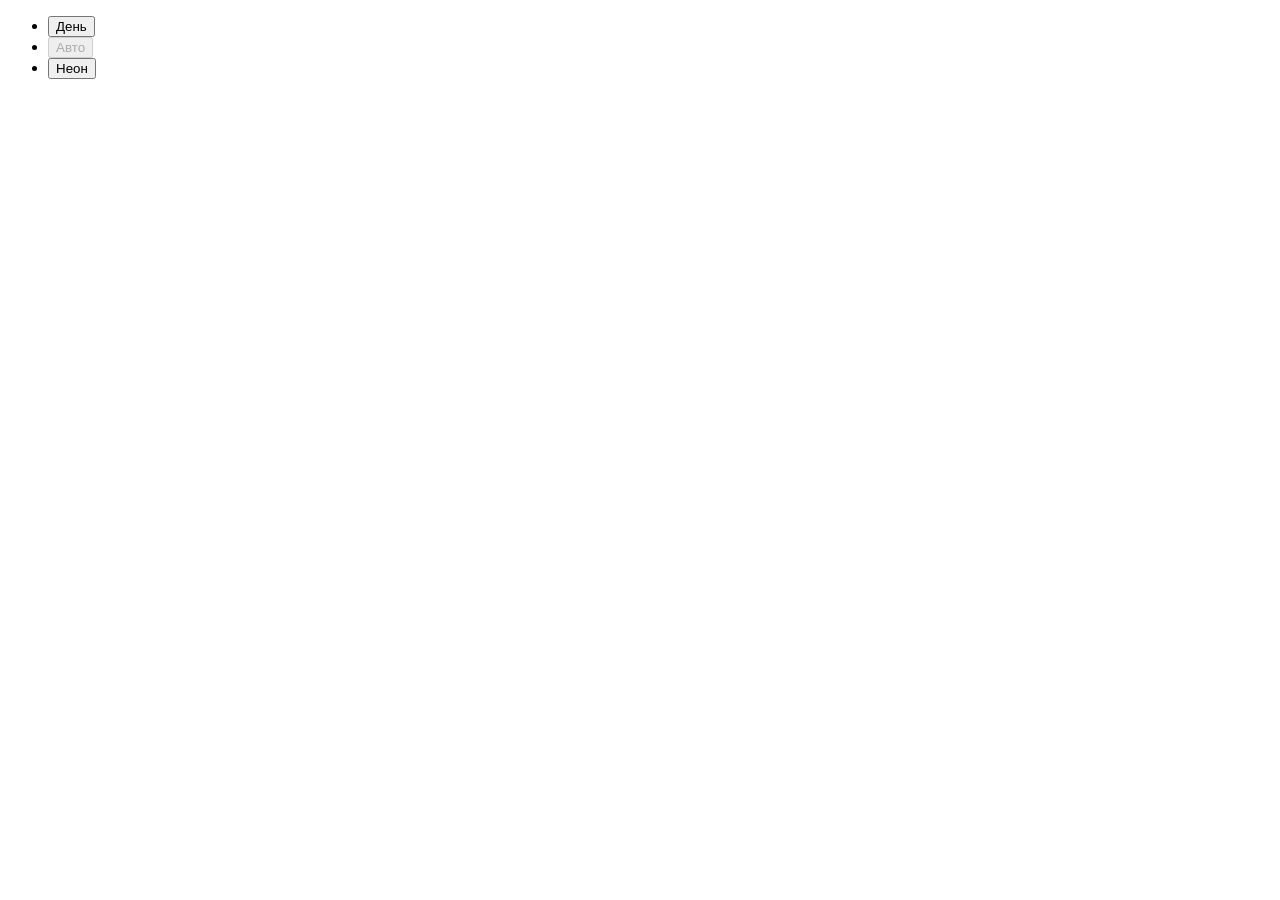
==== index.html @ 1efbf649 "Initial commit" ====
<!DOCTYPE html>
<html lang="ru">
  <head>
    <meta charset="UTF-8" />
    <meta http-equiv="X-UA-Compatible" content="IE=edge" />
    <meta name="viewport" content="width=device-width, initial-scale=1.0" />
    <title>Сложно сосредоточиться</title>
  </head>
  <body class="page">
    <header class="header decorated-zone">
      <nav class="header__theme-menu">
        <ul class="header__theme-menu-list">
          <li class="header__theme-menu-item">
            <button
              class="header__theme-menu-button header__theme-menu-button_type_light"
            >
              День
            </button>
          </li>
          <li class="header__theme-menu-item">
            <button
              class="header__theme-menu-button header__theme-menu-button_active header__theme-menu-button_type_auto"
              disabled
            >
              Авто
            </button>
          </li>
          <li class="header__theme-menu-item">
            <button
              class="header__theme-menu-button header__theme-menu-button_type_dark"
            >
              Неон
            </button>
          </li>
        </ul>
      </nav>
    </header>
    <script src="./scripts/script.js"></script>
  </body>
</html>
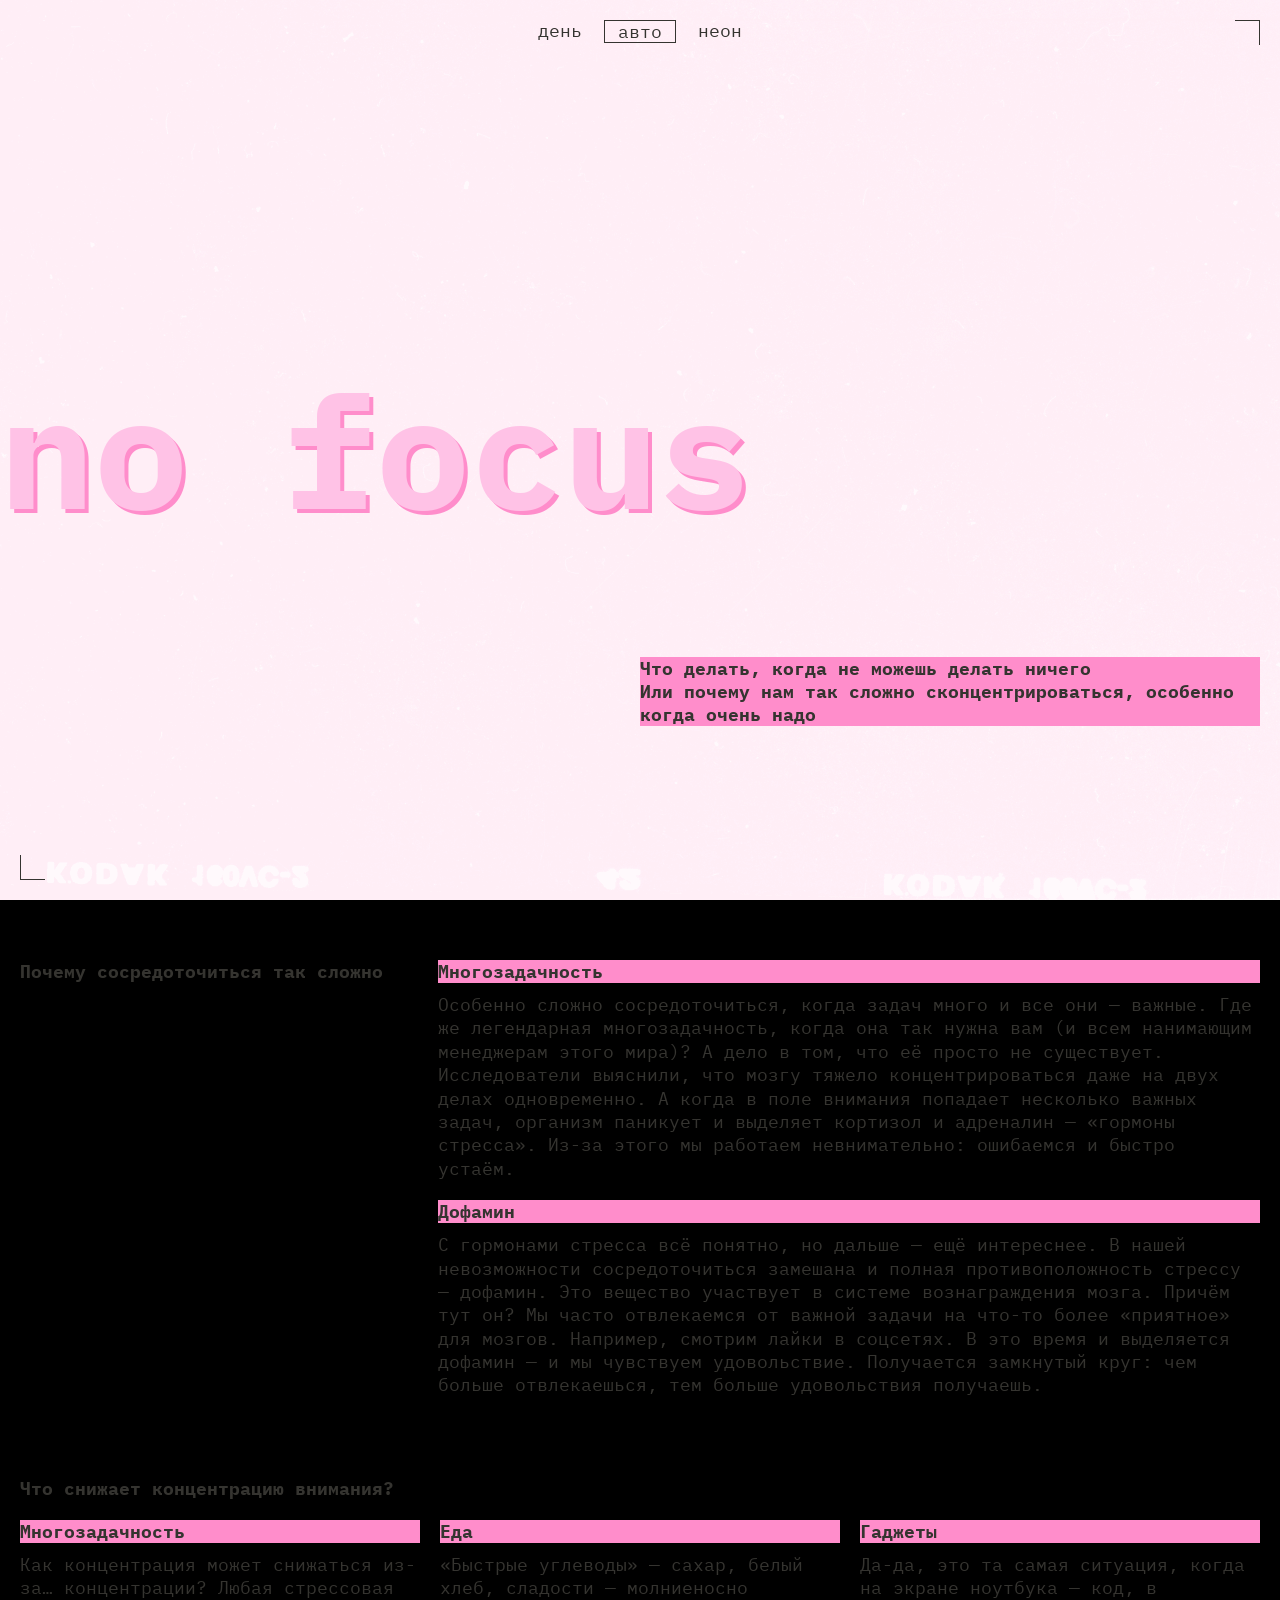
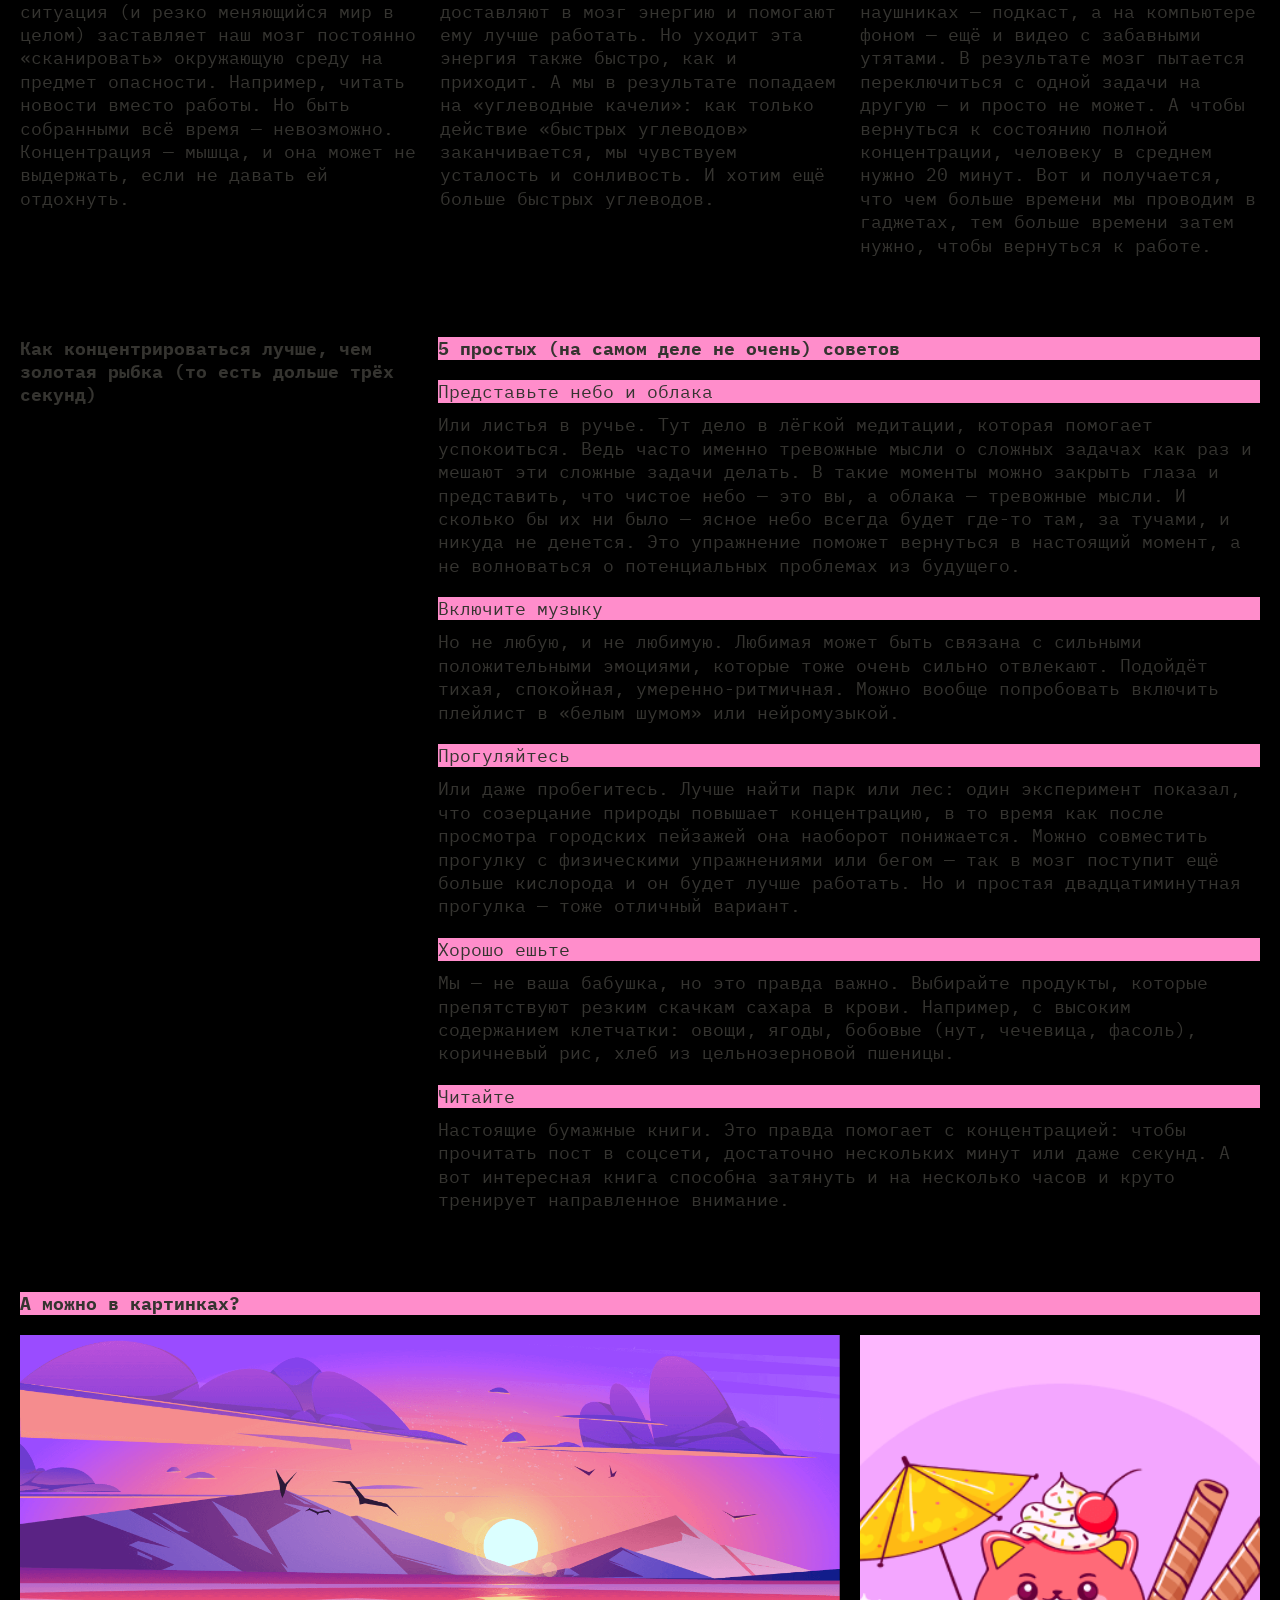
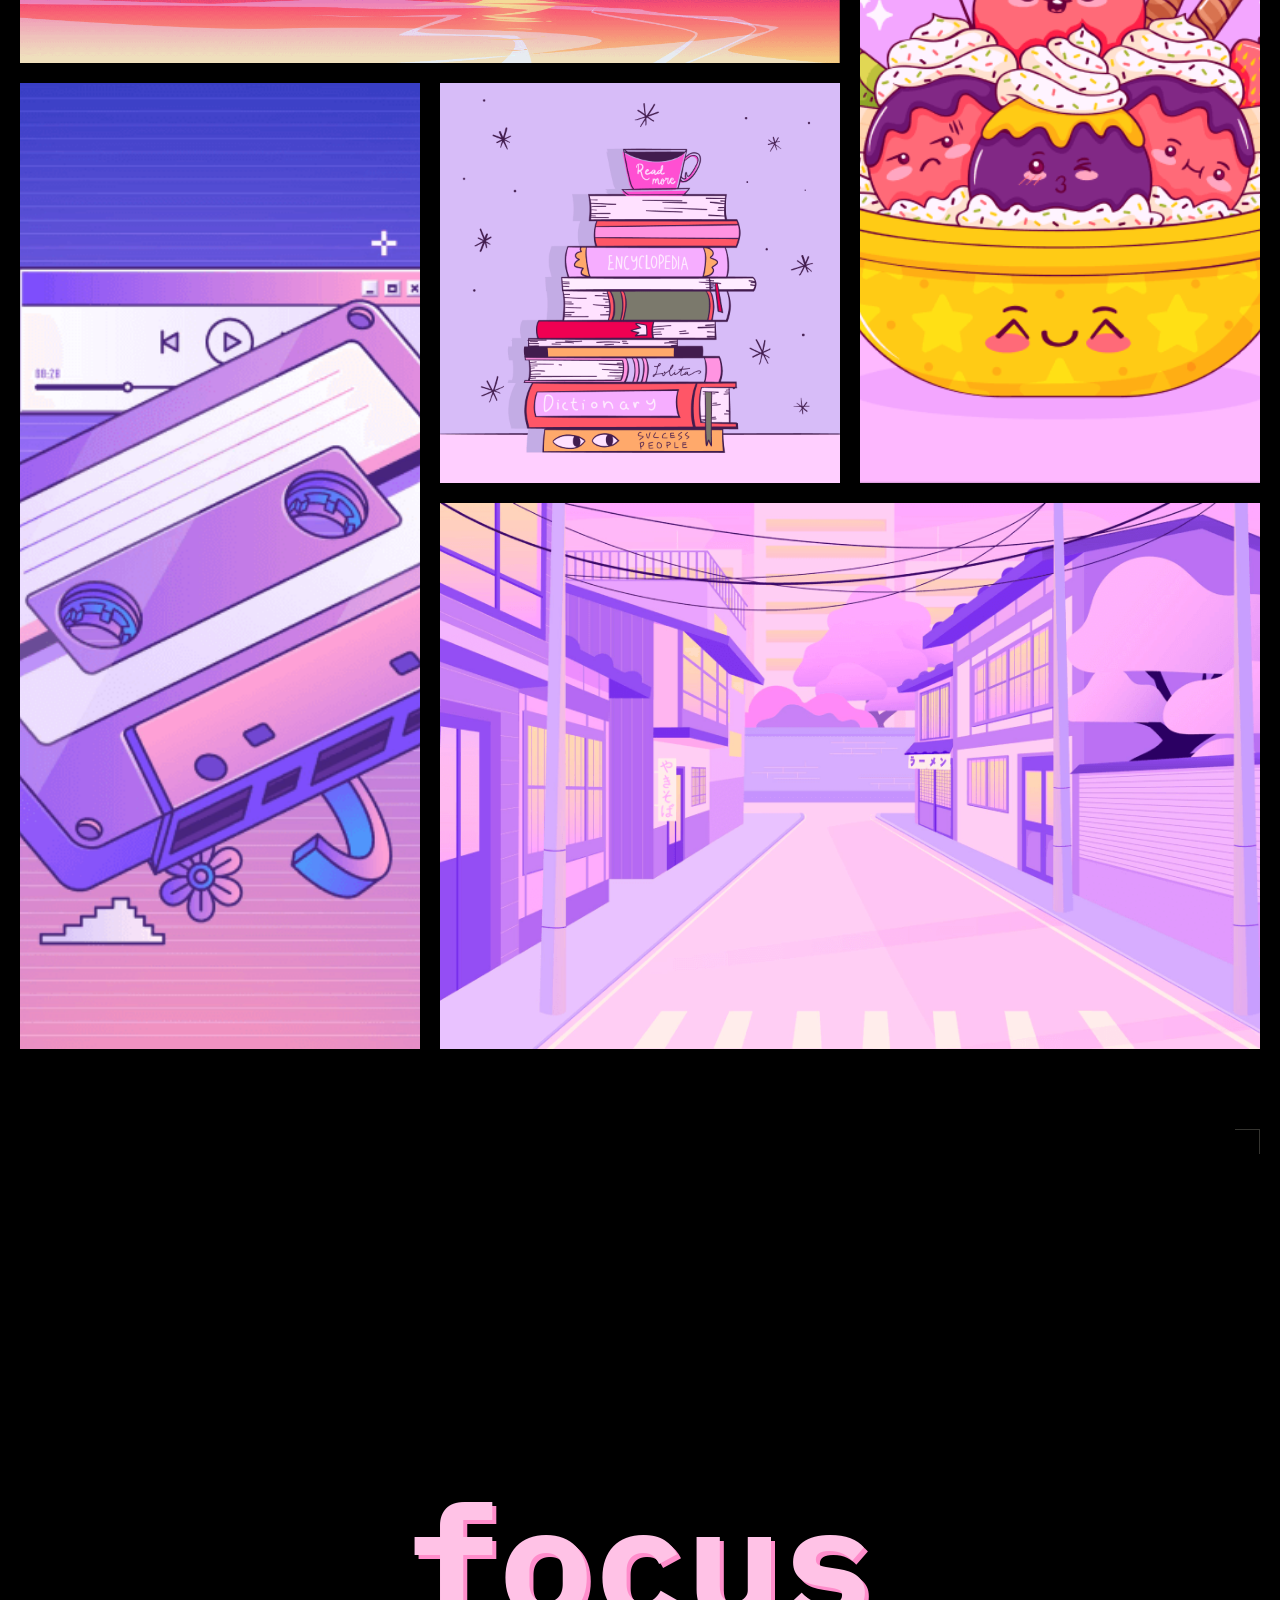
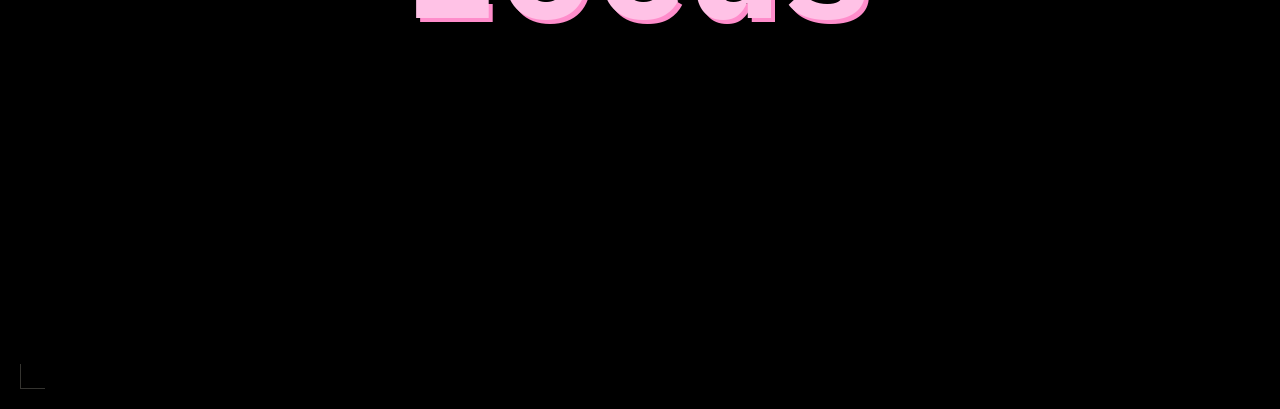
==== commit f1bb8fea: "test" ====
--- a/index.html
+++ b/index.html
@@ -4,9 +4,25 @@
     <meta charset="UTF-8" />
     <meta http-equiv="X-UA-Compatible" content="IE=edge" />
     <meta name="viewport" content="width=device-width, initial-scale=1.0" />
+    <meta name="description" content="Советы о том, как легче сосредоточиться"> 
+    <meta name="color-scheme" content="dark light">
+
+    <link rel="stylesheet" href="./styles/globals.css">
+    <link rel="stylesheet" href="./fonts/fonts.css">
+    <link rel="stylesheet" href="./styles/variables.css">
+    <link rel="stylesheet" href="./styles/style.css">
+    <link rel="stylesheet" href="./styles/dark.css">
+    <link rel="stylesheet" href="./styles/light.css">
+    <link rel="stylesheet" href="./styles/media.css">
+
+    <link rel="icon" href="./images/favicon.ico" sizes="any">
+    <link rel="icon" href="./images/favicon.svg" type="image/svg+xml">
+    <link rel="apple-touch-icon" href="./images/mobile-icon.png">
+
     <title>Сложно сосредоточиться</title>
   </head>
   <body class="page">
+    <div class="header__decoration" aria-hidden="true"></div>
     <header class="header decorated-zone">
       <nav class="header__theme-menu">
         <ul class="header__theme-menu-list">
@@ -34,7 +50,80 @@
           </li>
         </ul>
       </nav>
+      <h1 class="title">no focus</h1>
+      <p class="subtitle subtitle-decor">Что делать, когда не можешь делать ничего <br>Или почему нам так сложно сконцентрироваться, особенно когда очень надо</p>
     </header>
+    <section class="main">
+      <section class="section">
+        <h2 class="section__title">Почему сосредоточиться так сложно</h2>
+        <div class="section__paragraph">
+          <article class="section__paragraph-item">   
+            <h3 class="subtitle">Многозадачность</h3>
+            <p class="section__text">Особенно сложно сосредоточиться, когда задач много и все они — важные. Где же легендарная многозадачность, когда она так нужна вам (и всем нанимающим менеджерам этого мира)? А дело в том, что её просто не существует. Исследователи выяснили, что мозгу тяжело концентрироваться даже на двух делах одновременно. А когда в поле внимания попадает несколько важных задач, организм паникует и выделяет кортизол и адреналин — «гормоны стресса». Из-за этого мы работаем невнимательно: ошибаемся и быстро устаём.</p>  
+          </article> 
+          <article class="section__paragraph-item">   
+            <h3 class="subtitle">Дофамин</h3>
+            <p class="section__text">С гормонами стресса всё понятно, но дальше — ещё интереснее. В нашей невозможности сосредоточиться замешана и полная противоположность стрессу — дофамин. Это вещество участвует в системе вознаграждения мозга. Причём тут он? Мы часто отвлекаемся от важной задачи на что-то более «приятное» для мозгов. Например, смотрим лайки в соцсетях. В это время и выделяется дофамин — и мы чувствуем удовольствие. Получается замкнутый круг: чем больше отвлекаешься, тем больше удовольствия получаешь.</p>
+          </article> 
+        </div>
+      </section>
+      <section class="section section-extra">
+        <h2 class="section__title section-extra__title">Что снижает концентрацию внимания?</h2>
+        <div class="section__paragraph section-extra__paragraph">
+          <article class="section__paragraph-item">
+            <h3 class="subtitle">Многозадачность</h3>
+            <p class="section__text">Как концентрация может снижаться из-за… концентрации? Любая стрессовая ситуация (и резко меняющийся мир в целом) заставляет наш мозг постоянно «сканировать» окружающую среду на предмет опасности. Например, читать новости вместо работы. Но быть собранными всё время — невозможно. Концентрация — мышца, и она может не выдержать, если не давать ей отдохнуть.</p>
+          </article>
+          <article class="section__paragraph-item">
+            <h3 class="subtitle">Еда</h3>
+            <p class="section__text">«Быстрые углеводы» — сахар, белый хлеб, сладости — молниеносно доставляют в мозг энергию и помогают ему лучше работать. Но уходит эта энергия также быстро, как и приходит. А мы в результате попадаем на «углеводные качели»: как только действие «быстрых углеводов» заканчивается, мы чувствуем усталость и сонливость. И хотим ещё больше быстрых углеводов.</p>
+          </article>
+          <article class="section__paragraph-item">
+            <h3 class="subtitle">Гаджеты</h3>
+            <p class="section__text">Да-да, это та самая ситуация, когда на экране ноутбука — код, в наушниках — подкаст, а на компьютере фоном — ещё и видео с забавными утятами. В результате мозг пытается переключиться с одной задачи на другую — и просто не может. А чтобы вернуться к состоянию полной концентрации, человеку в среднем нужно 20 минут. Вот и получается, что чем больше времени мы проводим в гаджетах, тем больше времени затем нужно, чтобы вернуться к работе.</p>
+          </article>
+        </div>
+      </section>
+      <section class="section">
+        <h2 class="section__title">Как концентрироваться лучше, чем золотая рыбка (то есть дольше трёх секунд)</h2>
+        <div class="section__paragraph">
+          <h3 class="subtitle section__paragraph-subtitle">5 простых (на самом деле не очень) советов</h3>
+          <article class="section__paragraph-item">
+            <h4 class="subtitle subtitle__no-accent">Представьте небо и облака</h4>
+            <p class="section__text">Или листья в ручье. Тут дело в лёгкой медитации, которая помогает успокоиться. Ведь часто именно тревожные мысли о сложных задачах как раз и мешают эти сложные задачи делать. В такие моменты можно закрыть глаза и представить, что чистое небо — это вы, а облака — тревожные мысли. И сколько бы их ни было — ясное небо всегда будет где-то там, за тучами, и никуда не денется. Это упражнение поможет вернуться в настоящий момент, а не волноваться о потенциальных проблемах из будущего.</p>
+          </article>
+          <article class="section__paragraph-item">
+            <h4 class="subtitle subtitle__no-accent">Включите музыку</h4>
+            <p class="section__text">Но не любую, и не любимую. Любимая может быть связана с сильными положительными эмоциями, которые тоже очень сильно отвлекают. Подойдёт тихая, спокойная, умеренно-ритмичная. Можно вообще попробовать включить плейлист в «белым шумом» или нейромузыкой.</p>
+          </article>
+          <article class="section__paragraph-item">
+            <h4 class="subtitle subtitle__no-accent">Прогуляйтесь</h4>
+            <p class="section__text">Или даже пробегитесь. Лучше найти парк или лес: один эксперимент показал, что созерцание природы повышает концентрацию, в то время как после просмотра городских пейзажей она наоборот понижается. Можно совместить прогулку с физическими упражнениями или бегом — так в мозг поступит ещё больше кислорода и он будет лучше работать. Но и простая двадцатиминутная прогулка — тоже отличный вариант.</p>
+          </article>
+          <article class="section__paragraph-item">
+            <h4 class="subtitle subtitle__no-accent">Хорошо ешьте</h4>
+            <p class="section__text">Мы — не ваша бабушка, но это правда важно. Выбирайте продукты, которые препятствуют резким скачкам сахара в крови. Например, с высоким содержанием клетчатки: овощи, ягоды, бобовые (нут, чечевица, фасоль), коричневый рис, хлеб из цельнозерновой пшеницы.</p>
+          </article>
+          <article class="section__paragraph-item">
+            <h4 class="subtitle subtitle__no-accent">Читайте</h4>
+            <p class="section__text">Настоящие бумажные книги. Это правда помогает с концентрацией: чтобы прочитать пост в соцсети, достаточно нескольких минут или даже секунд. А вот интересная книга способна затянуть и на несколько часов и круто тренирует направленное внимание.</p>
+          </article>
+        </div>
+      </section>
+      <section class="section section-gallery">
+        <h3 class="subtitle secton-gallery__subtitle">А можно в картинках?</h3>
+        <div class="section-gallery__images">
+          <img class="section-gallery__images-item" alt="Закат" src="./images/sunset.png" loading=”lazy”>
+          <img class="section-gallery__images-item" alt="Большое мороженое в миске с шариками в виде котиков" src="./images/ice-cream.png" loading=”lazy”>
+          <img class="section-gallery__images-item" alt="Старая кассета в окружении значков загрузки, курсора, окон и папок" src="./images/tape.png" loading=”lazy”>
+          <img class="section-gallery__images-item" alt="Стопка книг с чашкой наверху" src="./images/books.png" loading=”lazy”>
+          <img class="section-gallery__images-item" alt="Улица в розовых оттенках" src="./images/street.png" loading=”lazy”>
+        </div>
+      </section>
+    </section>
+    <footer  class="footer">
+      <p class="title footer__title">focus</p>
+    </footer>
     <script src="./scripts/script.js"></script>
   </body>
 </html>
--- a/styles/globals.css
+++ b/styles/globals.css
@@ -0,0 +1,43 @@
+/* Глобальные стили для проекта, их можно дополнять и менять по желанию */
+
+*,
+*::before,
+*::after {
+  box-sizing: border-box;
+}
+
+body {
+  min-inline-size: 375px;
+  max-inline-size: 1440px;
+  margin: 0px auto;
+}
+
+h1,
+h2,
+h3,
+h4,
+h5,
+h6,
+p {
+  margin: 0;
+}
+
+ul {
+  margin: 0;
+  padding: 0;
+  list-style: none;
+}
+
+picture {
+  margin: 0;
+  padding: 0;
+}
+
+button,
+a {
+  color: currentColor;
+  font-family: inherit;
+  font-size: inherit;
+  line-height: inherit;
+  cursor: pointer;
+}
--- a/fonts/fonts.css
+++ b/fonts/fonts.css
@@ -0,0 +1,13 @@
+@font-face {
+  font-family: 'IBM Plex mono';
+  src: url(./IBMPlexMono-Regular.woff) format('woff');
+  font-weight: normal;
+  font-display: swap;
+}
+
+@font-face {
+  font-family: 'IBM Plex mono';
+  src: url(./IBMPlexMono-Bold.woff) format('woff');
+  font-weight: bold;
+  font-display: swap;
+}
--- a/styles/variables.css
+++ b/styles/variables.css
@@ -0,0 +1,20 @@
+/*
+  Переменные для вашего проекта
+  и их переопределение под различные устройства
+*/
+:root{
+  font-family: "IBM Plex mono", sans-serif;
+
+  --main-color: #F1B2CE;
+  --accent-color: #FF0070;
+  --subtitle-color: #000028;
+  --main-title-color: #DB00FF;
+  --text-shadow: #FF0070;
+  --button-hover: rgba(255, 0, 112, 0.4);
+
+  --padding-s: 10px;
+  --padding-m: 20px;
+  --padding-l: 40px;
+
+  --main-font-size: 18px;
+}
--- a/styles/style.css
+++ b/styles/style.css
@@ -0,0 +1,196 @@
+/* Основные стили проекта. Это стили для темы, которую вы верстаете первой. */
+
+.page {
+  /* сохраните в разметке и стилях класс page. На его основе работает скрипт. */
+  background-color: #000;
+  background-image: url(../images/cover-image-dark.png);
+  background-attachment: fixed;
+  background-repeat: no-repeat;
+  background-position: top;
+  background-size: 90vh;
+
+  user-select: none;
+  position: relative;
+  z-index: 0;
+}
+
+.header {
+  padding: var(--padding-s);
+  display: grid;
+  grid-template-rows: min-content 1fr 1fr 1fr min-content;
+  align-items: center;
+  z-index: 0;
+  height: 100vh;
+
+  &::before {
+    content: "";
+    display: flex;
+    width: 25px;
+    height: 25px;
+    border-inline-end: 1px solid var(--accent-color);
+    border-block-start: 1px solid var(--accent-color);
+    justify-self: end;
+  }
+
+  &::after {
+    content: "";
+    width: 25px;
+    height: 25px;
+    border-inline-start: 1px solid var(--accent-color);
+    border-block-end: 1px solid var(--accent-color);
+  }
+}
+
+.header__theme-menu {
+  justify-self: end;
+  padding-block-end: 25px;
+}
+
+.header__theme-menu-list {
+  list-style: none;
+  display: flex;
+  gap: 15px;
+  flex-direction: column;
+}
+
+.header__theme-menu-button {
+  background-color: transparent;
+  color: var(--accent-color);
+  font-style: normal;
+  font-weight: 400;
+  font-size: var(--main-font-size);
+  line-height: 18px;
+  text-transform: lowercase;
+  border: none;
+  padding: 1.5px 13px;
+}
+
+.header__theme-menu-button:hover {
+  outline: none;
+  border: 1px solid var(--button-hover);
+}
+
+.header__theme-menu-button:focus-visible {
+  outline: none;
+  border-block-end: 1px solid var(--accent-color);
+}
+
+.header__theme-menu-button_active {
+  border: 1px solid var(--accent-color);
+  pointer-events: none;
+}
+
+.title {
+  color: var(--main-title-color);
+  font-style: normal;
+  font-weight: 700;
+  font-size: clamp(7.25rem, 7.0115rem + 1.0178vw, 7.5rem);
+  line-height: 82.5%;
+  text-shadow: 4px 4px 0 var(--text-shadow);
+}
+
+.subtitle {
+  font-style: normal;
+  font-weight: 700;
+  font-size: var(--main-font-size);
+  line-height: 23px;
+  color: var(--subtitle-color);
+  background-color: var(--text-shadow);
+}
+
+.subtitle-decor {
+  margin-block-start: 25px;
+}
+
+.main {
+  padding: 40px 10px;
+}
+
+.section {
+  display: grid;
+  gap: 20px;
+}
+
+.section:not(:last-child) {
+  padding-block-end: 30px;
+}
+
+.section-extra__paragraph {
+  display: grid;
+}
+
+.section__paragraph-subtitle {
+  margin-block-end: 20px;
+}
+
+.section__title {
+  color: var(--accent-color);
+  font-style: normal;
+  font-weight: 700;
+  font-size: 18px;
+}
+
+.section__text {
+  padding-block: 10px 20px;
+  color: var(--main-color);
+  font-style: normal;
+  font-weight: 400;
+  font-size: 18px;
+  line-height: 23.4px;
+}
+
+.subtitle__no-accent {
+  font-weight: 400;
+  line-height: 23.4px;
+}
+
+.section-gallery {
+  gap: 10px;
+}
+
+.section-gallery__images {
+  display: grid;
+  gap: 10px;
+}
+
+.section-gallery__images-item {
+  object-fit: cover;
+  max-width: 100%;
+  min-height: 100%;
+}
+
+.footer {
+  display: grid;
+  grid-template-columns: min-content 1fr min-content;
+  grid-template-rows: min-content 1fr min-content;
+  padding: 10px;
+  height: 100vh;
+
+
+  &::before {
+    content: "";
+    display: flex;
+    width: 25px;
+    height: 25px;
+    border-inline-end: 1px solid var(--accent-color);
+    border-block-start: 1px solid var(--accent-color);
+    justify-self: end;
+    grid-column: 3;
+    grid-row: 1;
+  }
+
+  &::after {
+    content: "";
+    width: 25px;
+    height: 25px;
+    border-inline-start: 1px solid var(--accent-color);
+    border-block-end: 1px solid var(--accent-color);
+    grid-row: 3;
+    grid-column: 1;
+  }
+
+  .footer__title {
+    justify-self: center;
+    grid-row: 1 / span 3;
+  }
+}
--- a/styles/dark.css
+++ b/styles/dark.css
@@ -0,0 +1,106 @@
+/*
+  Специально для тёмной темы при наличии класса,
+  здесь окажутся стили, которые нужно переопределить принудительно,
+  переключая тему
+*/
+
+.page.theme_dark {
+  /* сохраните этот селектор в приведённом виде.
+    Так стили написанные ниже будут иметь больший вес,
+    чем стили в медиазапросе предпочтений пользователя
+  */
+  background-color: #000;
+  background-image: url(../images/cover-image-dark.png);
+  background-attachment: fixed;
+  background-repeat: no-repeat;
+  background-position: top;
+  background-size: cover;
+}
+
+:root .theme_dark {
+  font-family: "IBM Plex mono", sans-serif;
+
+  --main-color: #F1B2CE;
+  --accent-color: #FF0070;
+  --subtitle-color: #000028;
+  --main-title-color: #DB00FF;
+  --text-shadow: #FF0070;
+  --button-hover: rgba(255, 0, 112, 0.4);
+
+}
+
+.theme_dark .header__decoration {
+  position: absolute;
+  z-index: 1;
+  top: 10px;
+  right: 20px;
+  display: flex;
+
+  &::before {
+    content: "rec";
+    color: var(--accent-color);
+    font-style: normal;
+    font-weight: 400;
+    font-size: 18px;
+    line-height: 25px;
+    text-transform: uppercase;
+  }
+
+  &::after {
+    content: "";
+    margin-inline-start: 10px;
+    display: inline-block;
+    width: 9px;
+    height: 9px;
+    background-color: var(--accent-color);
+    border-radius: 50%;
+    box-shadow: 0px 0px 4px 2px var(--accent-color);
+    align-self: center;
+  }
+}
+
+@media (min-width: 768px) {
+  .theme_dark .header__decoration {
+    top: 20px;
+    right: 29px;
+  }
+}
+
+@media (prefers-color-scheme: dark) {
+  .header__decoration {
+    position: absolute;
+    z-index: 1;
+    top: 10px;
+    right: 20px;
+    display: flex;
+  
+    &::before {
+      content: "rec";
+      color: var(--accent-color);
+      font-style: normal;
+      font-weight: 400;
+      font-size: 18px;
+      line-height: 25px;
+      text-transform: uppercase;
+    }
+  
+    &::after {
+      content: "";
+      margin-inline-start: 10px;
+      display: inline-block;
+      width: 9px;
+      height: 9px;
+      background-color: var(--accent-color);
+      border-radius: 50%;
+      box-shadow: 0px 0px 4px 2px var(--accent-color);
+      align-self: center;
+    }
+  }
+}
+
+@media (prefers-color-scheme: dark) and (min-width: 1024px) {
+  .theme_dark .header__decoration {
+    top: 20px;
+    right: 29px;
+  }
+}
--- a/styles/light.css
+++ b/styles/light.css
@@ -0,0 +1,68 @@
+/*
+  Специально для светлой темы при наличии класса.
+  Здесь окажутся стили, которые нужно переопределить принудительно,
+  переключая тему
+*/
+
+:root .theme_light {
+  --main-color: #353430;
+    --accent-color: #353430;
+    --subtitle-color: #353430;
+    --main-title-color: #FFC2E6;
+    --text-shadow: #FF8DCB;
+    --button-hover: rgba(50, 49, 45, 0.4);
+}
+
+
+.page.theme_light {
+  /* сохраните этот селектор в приведённом виде.
+    Так стили написанные ниже будут иметь больший вес,
+    чем стили в медиазапросе предпочтений пользователя
+  */
+  background-image: url(../images/cover-image-light.png);
+  background-attachment: fixed;
+  background-repeat: no-repeat;
+  background-position: top;
+  background-size: cover;
+}
+
+.theme_light .header__decoration::before {
+ content: "";
+}
+
+.theme_light .header__decoration::after {
+  background-color: transparent;
+  box-shadow: none;
+ }
+
+
+
+@media (prefers-color-scheme: light) {
+  :root {
+    --main-color: #353430;
+    --accent-color: #353430;
+    --subtitle-color: #353430;
+    --main-title-color: #FFC2E6;
+    --text-shadow: #FF8DCB;
+    --button-hover: rgba(50, 49, 45, 0.4);
+  }
+
+  .page {
+      background-image: url(../images/cover-image-light.png);
+      background-attachment: fixed;
+      background-repeat: no-repeat;
+      background-position: top;
+      background-size: cover;
+    }
+  
+  .header__decoration::before {
+    content: "";
+    }
+     
+  .header__decoration::after {
+    background-color: transparent;
+    box-shadow: none;
+  }
+     
+
+}
--- a/styles/media.css
+++ b/styles/media.css
@@ -0,0 +1,139 @@
+@media (min-width: 768px) {
+
+    .header {
+      padding: var(--padding-m) var(--padding-m) var(--padding-m) 0px;
+      grid-template-rows: min-content 1fr min-content 1fr min-content;
+  
+      &::after{
+        margin-inline-start: 20px;
+      }
+    }
+
+    .title {
+      align-self: center;
+      margin: 0;
+    }
+  
+    .subtitle-decor {
+      justify-self: end;
+      width: calc(50% - 10px);
+    }
+    
+    .main {
+      padding: 60px 20px 60px;
+    }
+
+    .section:nth-child(odd) {
+      grid-template-columns: 1fr 2fr;
+    }
+
+    .section:not(:last-child) {
+      padding-block-end: 60px;
+    }
+
+    .section-extra__title {
+      display: block;
+      width: calc(100% / 3 - 10px);
+    }
+
+    .section-gallery {
+      gap: 20px;
+    }
+
+    .section-gallery__images {
+      display: grid;
+      grid-template-columns: repeat(3, 1fr);
+      grid-template-rows: repeat(3, auto);
+      grid-auto-flow: dense;
+      gap: 20px;
+    }
+
+    .section-gallery__images-item:nth-of-type(1) {
+      grid-column: 1 / span 2;
+    }
+
+    .section-gallery__images-item:nth-of-type(2) {
+      grid-column: 3 / 4;
+      grid-row: 1 / 3;
+    }
+
+    .section-gallery__images-item:nth-of-type(3) {
+      grid-row: 2 / 4;
+    }
+
+    .section-gallery__images-item:nth-of-type(5) {
+      grid-column: span 2;
+    }
+   
+} 
+  
+@media (min-width: 1024px) {
+    .header {
+      padding: var(--padding-m) var(--padding-m) var(--padding-m) 0px;
+      grid-template-columns: 1fr 1fr 1fr;
+      grid-template-rows: 1fr min-content 0.1fr 0.7fr 0.2fr;
+  
+      &::before {
+        grid-column-start: 3;
+        align-self: start;
+      }
+  
+      &::after{
+        margin-inline-start: 20px;
+        grid-row: 5;
+        align-self: end;
+      }
+    }
+  
+    .header__decoration {
+      &::before {
+        top: 20px;
+        right: 20px;
+      }
+  
+      &::after {
+        top: 25px;
+        right: 25px;
+      }
+    }
+  
+    .header__theme-menu-list {
+      flex-direction: row;
+      padding-inline-start: var(--padding-m);
+      gap: 9px;
+    }
+  
+    .header__theme-menu {
+      justify-self: center;
+      align-self: start;
+      grid-column-start: 2;
+      grid-row-start: 1;
+    }
+  
+    .title{
+      font-size: clamp(7.5rem, 0.5625rem + 14.4531vw, 9.8125rem);
+      grid-row: 2;
+      grid-column: 1 / span 3;
+      margin-block-end: 0;
+    }
+  
+    .subtitle-decor {
+      justify-self: end;
+      width: calc(50% - 10px);
+      grid-row-start: 4;
+      grid-column: 1 / span 3;
+    }
+    
+    .section:nth-child(odd) {
+      grid-template-columns: 0.97fr 2fr;
+    }
+
+    .section-extra__paragraph {
+      grid-template-columns: repeat(3, 1fr);
+      gap: 20px;
+    }
+
+    .footer {
+      padding: var(--padding-m);
+    }
+} 
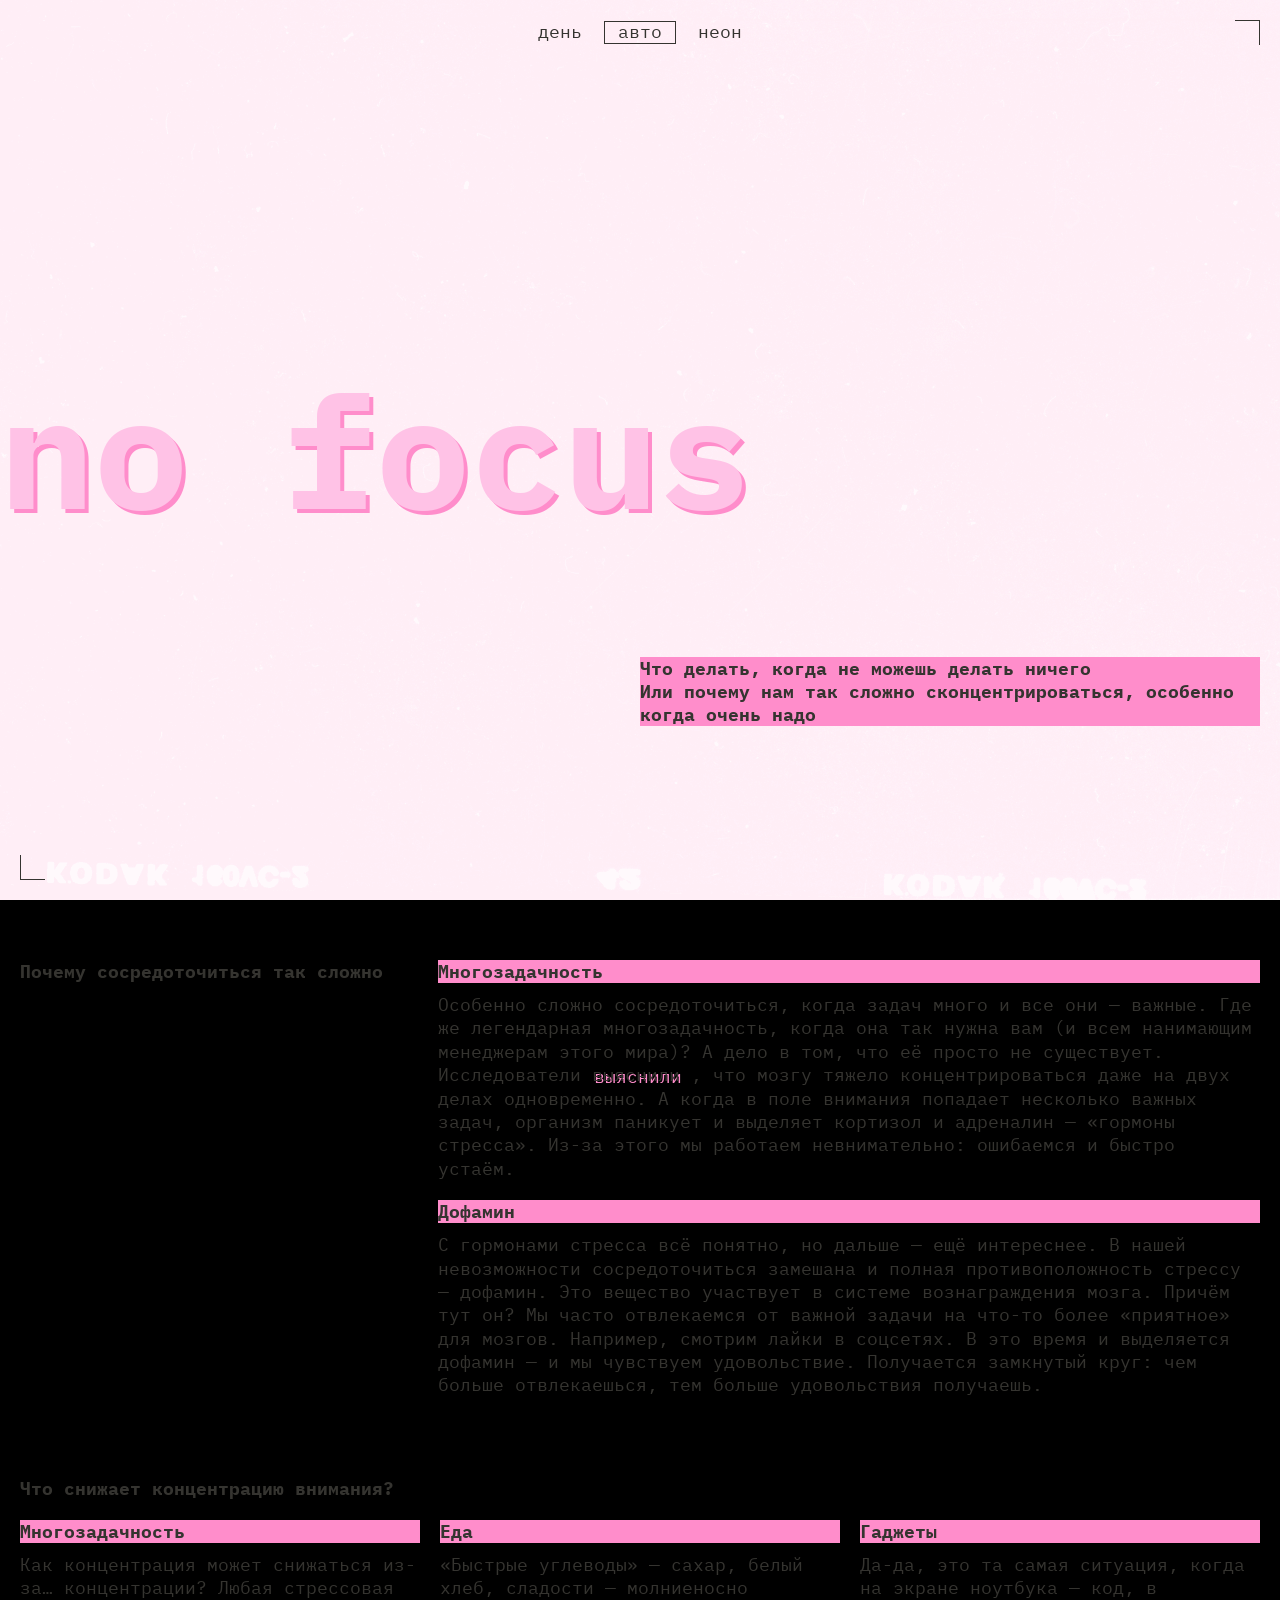
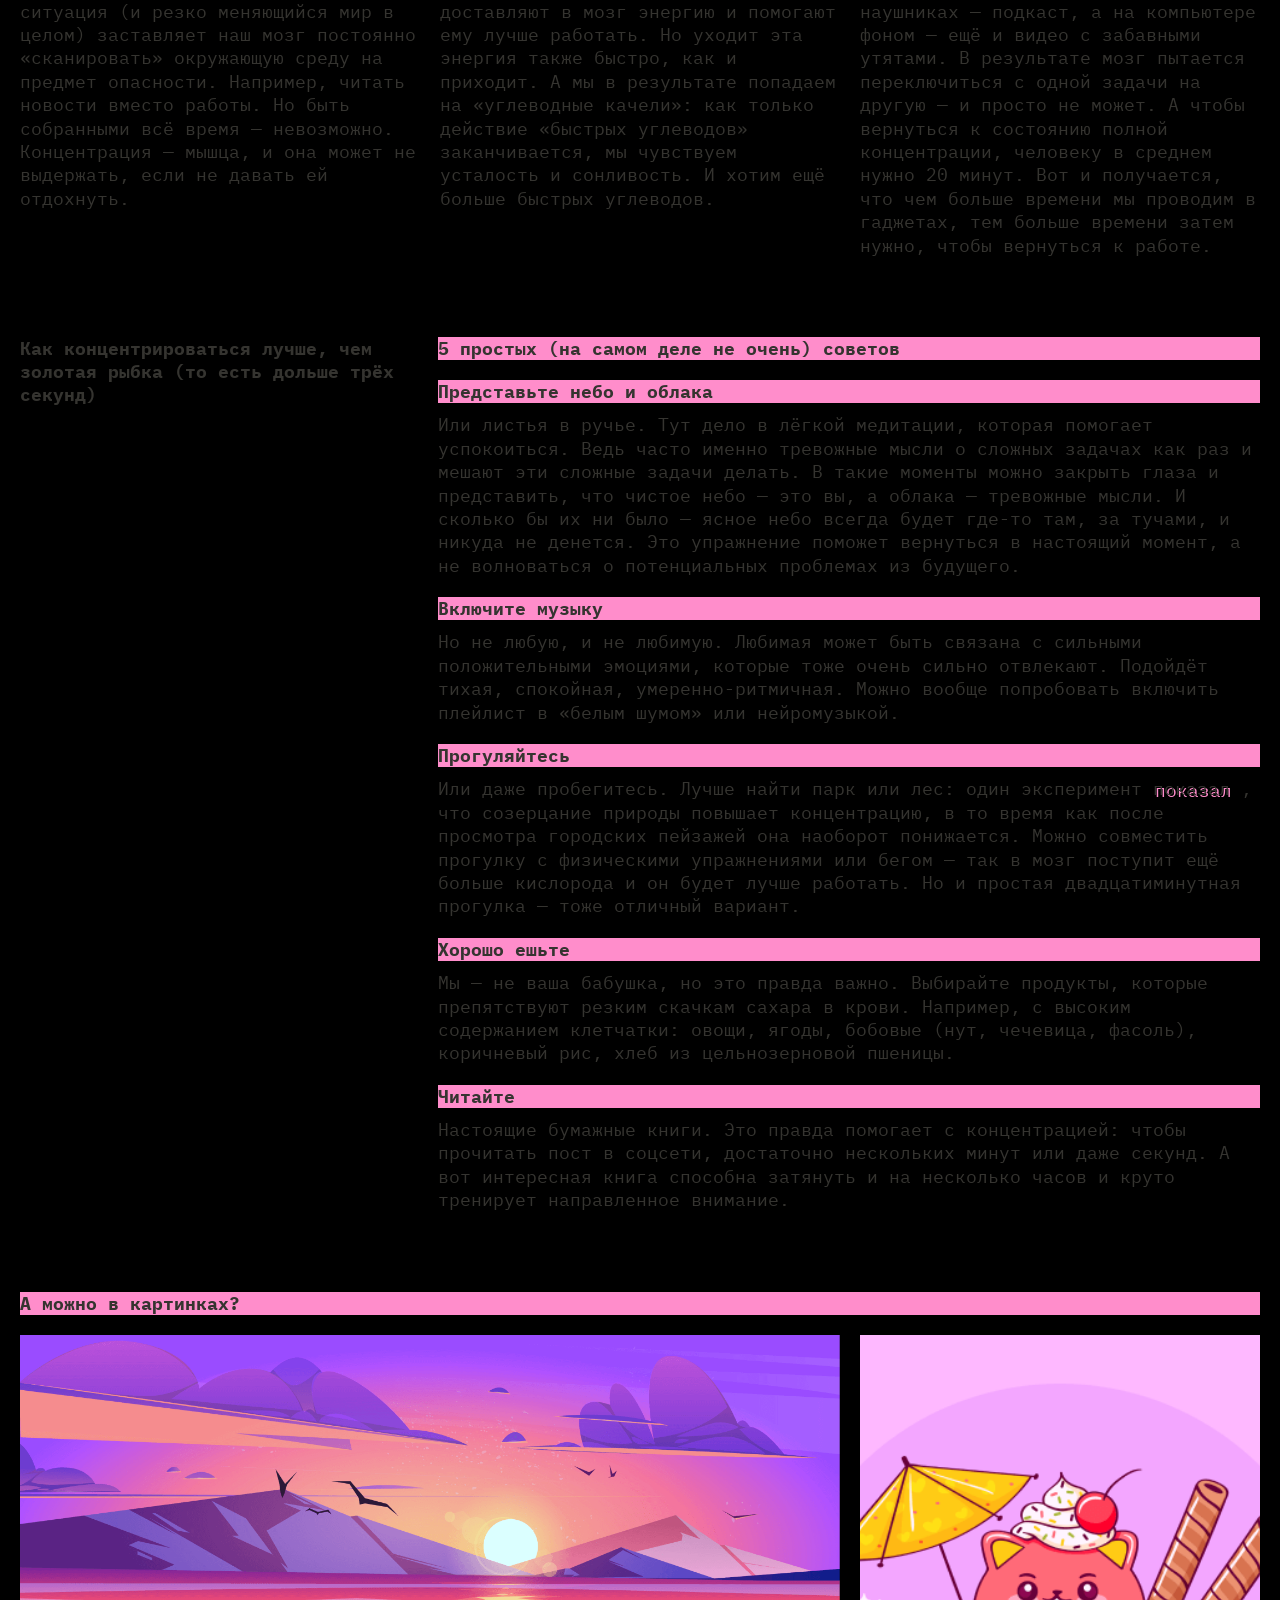
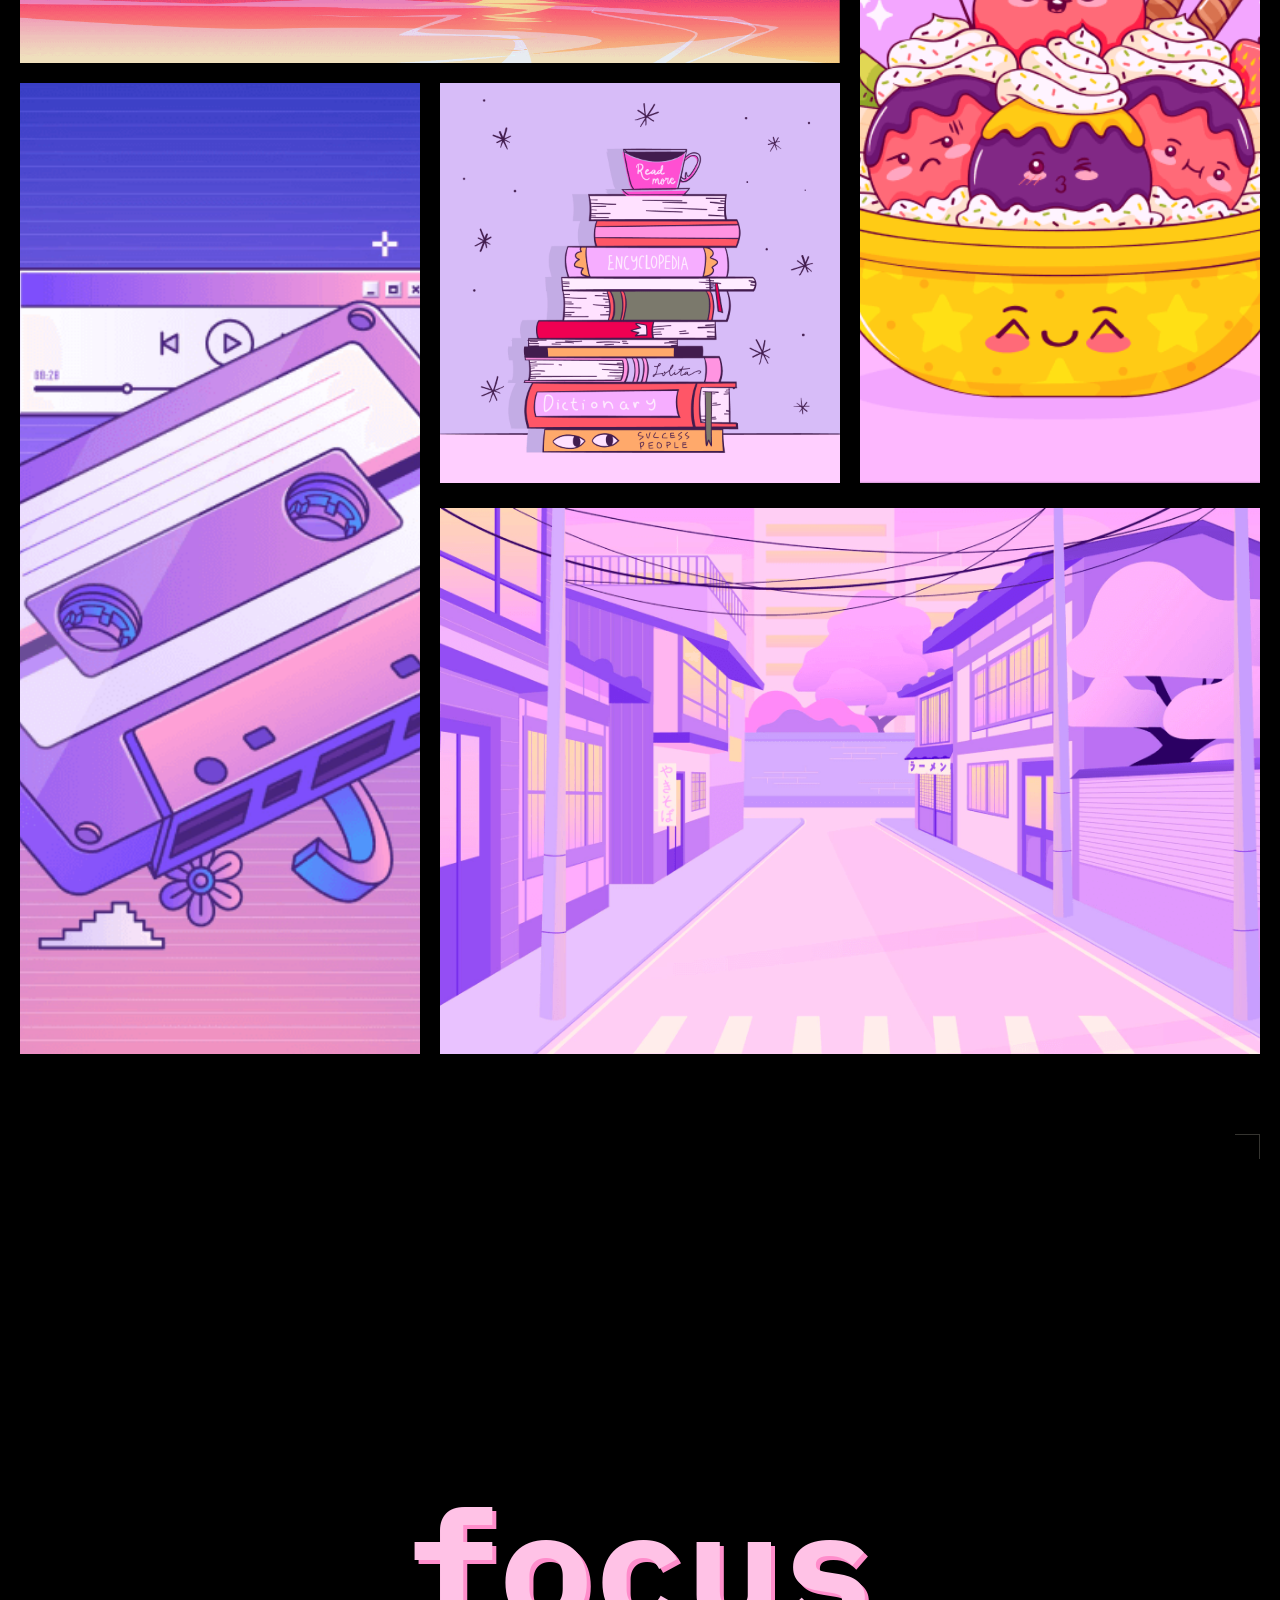
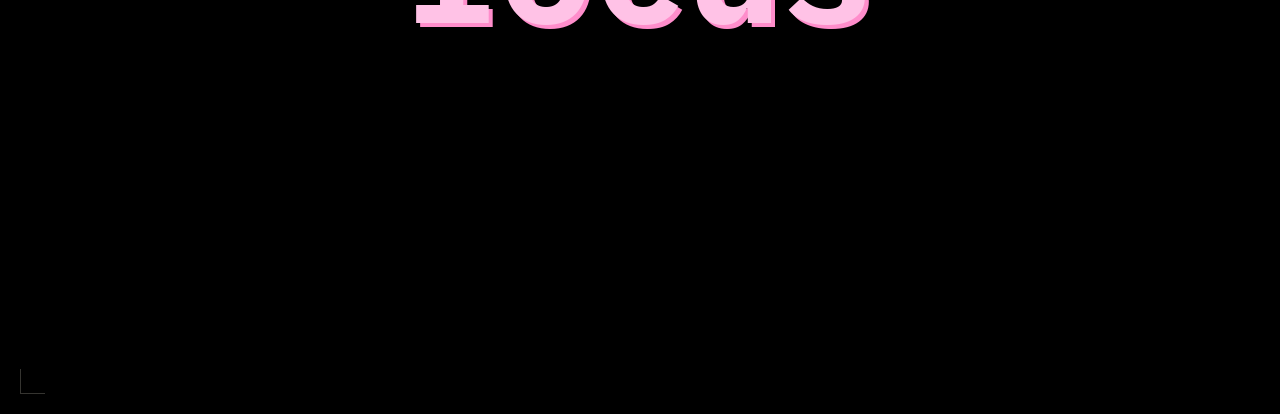
==== commit f8134092: "Done" ====
--- a/index.html
+++ b/index.html
@@ -7,13 +7,12 @@
     <meta name="description" content="Советы о том, как легче сосредоточиться"> 
     <meta name="color-scheme" content="dark light">
 
+    <link rel="stylesheet" href="./fonts/fonts.css">
     <link rel="stylesheet" href="./styles/globals.css">
-    <link rel="stylesheet" href="./fonts/fonts.css">
     <link rel="stylesheet" href="./styles/variables.css">
     <link rel="stylesheet" href="./styles/style.css">
     <link rel="stylesheet" href="./styles/dark.css">
     <link rel="stylesheet" href="./styles/light.css">
-    <link rel="stylesheet" href="./styles/media.css">
 
     <link rel="icon" href="./images/favicon.ico" sizes="any">
     <link rel="icon" href="./images/favicon.svg" type="image/svg+xml">
@@ -53,13 +52,15 @@
       <h1 class="title">no focus</h1>
       <p class="subtitle subtitle-decor">Что делать, когда не можешь делать ничего <br>Или почему нам так сложно сконцентрироваться, особенно когда очень надо</p>
     </header>
-    <section class="main">
+    <main class="main">
       <section class="section">
         <h2 class="section__title">Почему сосредоточиться так сложно</h2>
         <div class="section__paragraph">
           <article class="section__paragraph-item">   
             <h3 class="subtitle">Многозадачность</h3>
-            <p class="section__text">Особенно сложно сосредоточиться, когда задач много и все они — важные. Где же легендарная многозадачность, когда она так нужна вам (и всем нанимающим менеджерам этого мира)? А дело в том, что её просто не существует. Исследователи выяснили, что мозгу тяжело концентрироваться даже на двух делах одновременно. А когда в поле внимания попадает несколько важных задач, организм паникует и выделяет кортизол и адреналин — «гормоны стресса». Из-за этого мы работаем невнимательно: ошибаемся и быстро устаём.</p>  
+            <p class="section__text">Особенно сложно сосредоточиться, когда задач много и все они — важные. Где же легендарная многозадачность, когда она так нужна вам (и всем нанимающим менеджерам этого мира)? А дело в том, что её просто не существует. Исследователи 
+              <a class="link" target="_blank" href="https://www.ncbi.nlm.nih.gov/pmc/articles/PMC7075496/"> выяснили</a>
+              , что мозгу тяжело концентрироваться даже на двух делах одновременно. А когда в поле внимания попадает несколько важных задач, организм паникует и выделяет кортизол и адреналин — «гормоны стресса». Из-за этого мы работаем невнимательно: ошибаемся и быстро устаём.</p>  
           </article> 
           <article class="section__paragraph-item">   
             <h3 class="subtitle">Дофамин</h3>
@@ -98,7 +99,9 @@
           </article>
           <article class="section__paragraph-item">
             <h4 class="subtitle subtitle__no-accent">Прогуляйтесь</h4>
-            <p class="section__text">Или даже пробегитесь. Лучше найти парк или лес: один эксперимент показал, что созерцание природы повышает концентрацию, в то время как после просмотра городских пейзажей она наоборот понижается. Можно совместить прогулку с физическими упражнениями или бегом — так в мозг поступит ещё больше кислорода и он будет лучше работать. Но и простая двадцатиминутная прогулка — тоже отличный вариант.</p>
+            <p class="section__text">Или даже пробегитесь. Лучше найти парк или лес: один эксперимент
+              <a class="link" target="_blank" href="https://www.sciencedirect.com/science/article/abs/pii/S0272494415000328">показал</a>
+              , что созерцание природы повышает концентрацию, в то время как после просмотра городских пейзажей она наоборот понижается. Можно совместить прогулку с физическими упражнениями или бегом — так в мозг поступит ещё больше кислорода и он будет лучше работать. Но и простая двадцатиминутная прогулка — тоже отличный вариант.</p>
           </article>
           <article class="section__paragraph-item">
             <h4 class="subtitle subtitle__no-accent">Хорошо ешьте</h4>
@@ -120,8 +123,8 @@
           <img class="section-gallery__images-item" alt="Улица в розовых оттенках" src="./images/street.png" loading=”lazy”>
         </div>
       </section>
-    </section>
-    <footer  class="footer">
+    </main>
+    <footer class="footer">
       <p class="title footer__title">focus</p>
     </footer>
     <script src="./scripts/script.js"></script>
--- a/styles/globals.css
+++ b/styles/globals.css
@@ -10,6 +10,8 @@
   min-inline-size: 375px;
   max-inline-size: 1440px;
   margin: 0px auto;
+  font-size: var(--font-size-main);
+  font-weight: var(--normal);
 }
 
 h1,
--- a/styles/variables.css
+++ b/styles/variables.css
@@ -12,9 +12,15 @@
   --text-shadow: #FF0070;
   --button-hover: rgba(255, 0, 112, 0.4);
 
-  --padding-s: 10px;
-  --padding-m: 20px;
-  --padding-l: 40px;
+  --spacing-s: 10px;
+  --spacing-m: 20px;
+  --spacing-l: 40px;
+  --spacing-l-1: 50px;
+  --spacing-xl: 60px;
+  --spacing-xxl: 80px;
 
-  --main-font-size: 18px;
+  --bold: 700;
+  --normal: 400;
+
+  --font-size-main: 18px;
 }
--- a/styles/style.css
+++ b/styles/style.css
@@ -7,7 +7,7 @@
   background-attachment: fixed;
   background-repeat: no-repeat;
   background-position: top;
-  background-size: 90vh;
+  background-size: cover;
 
   user-select: none;
   position: relative;
@@ -15,7 +15,7 @@
 }
 
 .header {
-  padding: var(--padding-s);
+  padding: var(--spacing-s);
   display: grid;
   grid-template-rows: min-content 1fr 1fr 1fr min-content;
   align-items: center;
@@ -41,9 +41,71 @@
   }
 }
 
+@media (min-width: 768px) {
+
+  .header {
+    padding-block: var(--spacing-m);
+    padding-inline: 0px var(--spacing-m);
+    grid-template-rows: min-content 1fr min-content 1fr min-content;
+
+    &::after {
+      margin-inline-start: var(--spacing-m);
+    }
+  }
+}
+
+@media (min-width: 1024px) {
+  .header {
+    padding-inline-start: 0;
+    grid-template-columns: 1fr 1fr 1fr;
+    grid-template-rows: 1fr min-content 0.1fr 0.7fr 0.2fr;
+
+    &::before {
+      grid-column-start: 3;
+      align-self: start;
+    }
+
+    &::after {
+      margin-inline-start: 20px;
+      grid-row: 5;
+      align-self: end;
+    }
+  }
+}
+
+
+@media (min-width: 1024px) {
+  .header {
+    padding-inline-start: 0;
+    grid-template-columns: 1fr 1fr 1fr;
+    grid-template-rows: 1fr min-content 0.1fr 0.7fr 0.2fr;
+
+    &::before {
+      grid-column-start: 3;
+      align-self: start;
+    }
+
+    &::after {
+      margin-inline-start: 20px;
+      grid-row: 5;
+      align-self: end;
+    }
+  }
+}
+
 .header__theme-menu {
   justify-self: end;
   padding-block-end: 25px;
+}
+
+@media (min-width: 1024px) {
+  
+  .header__theme-menu {
+    justify-self: center;
+    align-self: start;
+    grid-column-start: 2;
+    grid-row-start: 1;
+  }
 }
 
 .header__theme-menu-list {
@@ -53,12 +115,20 @@
   flex-direction: column;
 }
 
+@media (min-width: 1024px) {
+  
+  .header__theme-menu-list {
+    flex-direction: row;
+    padding-inline-start: var(--spacing-m);
+    gap: 9px;
+  }
+}
+
 .header__theme-menu-button {
   background-color: transparent;
   color: var(--accent-color);
   font-style: normal;
-  font-weight: 400;
-  font-size: var(--main-font-size);
+  font-weight: var(--normal);
   line-height: 18px;
   text-transform: lowercase;
   border: none;
@@ -83,16 +153,34 @@
 .title {
   color: var(--main-title-color);
   font-style: normal;
-  font-weight: 700;
+  font-weight: var(--bold);
   font-size: clamp(7.25rem, 7.0115rem + 1.0178vw, 7.5rem);
   line-height: 82.5%;
   text-shadow: 4px 4px 0 var(--text-shadow);
 }
 
+@media (min-width: 768px) {
+
+  .title {
+    align-self: center;
+    margin: 0;
+  }
+}
+
+@media (min-width: 1024px) {
+  
+  .title {
+    font-size: clamp(7.5rem, 0.5625rem + 14.4531vw, 9.8125rem);
+    grid-row: 2;
+    grid-column: 1 / span 3;
+    margin-block-end: 0;
+  }
+}
+
 .subtitle {
+  font-size: var(--font-size-main);
   font-style: normal;
-  font-weight: 700;
-  font-size: var(--main-font-size);
+  font-weight: var(--bold);
   line-height: 23px;
   color: var(--subtitle-color);
   background-color: var(--text-shadow);
@@ -102,55 +190,134 @@
   margin-block-start: 25px;
 }
 
+@media (min-width: 768px) {
+  
+  .subtitle-decor {
+    justify-self: end;
+    width: calc(50% - 10px);
+  }
+}
+
+@media (min-width: 1024px) {
+  
+  .subtitle-decor {
+    justify-self: end;
+    width: calc(50% - 10px);
+    grid-row-start: 4;
+    grid-column: 1 / span 3;
+  }
+}
+
 .main {
-  padding: 40px 10px;
+  padding: var(--spacing-l) var(--spacing-s);
+}
+
+@media (min-width: 768px) {
+    
+  .main {
+    padding-block: var(--spacing-xl);
+    padding-inline: var(--spacing-m);
+  }
 }
 
 .section {
   display: grid;
-  gap: 20px;
+  gap: var(--spacing-m);
+}
+
+@media (min-width: 768px) {
+
+  .section:nth-child(odd) {
+    grid-template-columns: 1fr 2fr;
+  }
+
+}
+
+@media (min-width: 1024px) {
+  
+  .section:nth-child(odd) {
+    grid-template-columns: 0.97fr 2fr;
+  }
 }
 
 .section:not(:last-child) {
-  padding-block-end: 30px;
+  padding-block-end: calc(var(--spacing-l-1) - var(--spacing-m));
+}
+
+@media (min-width: 768px) {
+
+  .section:not(:last-child) {
+    padding-block-end: calc(var(--spacing-xxl) - var(--spacing-m));
+  }
+}
+
+@media (min-width: 768px) {
+
+  .section-extra__title {
+    display: block;
+    width: calc(100% / 3 - 10px);
+  }
 }
 
 .section-extra__paragraph {
   display: grid;
 }
 
+@media (min-width: 1024px) {
+
+  .section-extra__paragraph {
+    grid-template-columns: repeat(3, 1fr);
+    gap: var(--spacing-m);
+  }
+} 
+
 .section__paragraph-subtitle {
-  margin-block-end: 20px;
+  margin-block-end: var(--spacing-m);
 }
 
 .section__title {
   color: var(--accent-color);
+  font-size: var(--font-size-main);
   font-style: normal;
-  font-weight: 700;
-  font-size: 18px;
+  font-weight: var(--bold);
 }
 
 .section__text {
-  padding-block: 10px 20px;
+  padding-block: var(--spacing-s) var(--spacing-m);
   color: var(--main-color);
   font-style: normal;
-  font-weight: 400;
-  font-size: 18px;
   line-height: 23.4px;
 }
 
 .subtitle__no-accent {
-  font-weight: 400;
   line-height: 23.4px;
 }
 
 .section-gallery {
   gap: 10px;
+}
+
+@media (min-width: 768px) {
+
+  .section-gallery {
+    gap: var(--spacing-m);
+  }
 }
 
 .section-gallery__images {
   display: grid;
   gap: 10px;
+}
+
+@media (min-width: 768px) {
+
+  .section-gallery__images {
+    display: grid;
+    grid-template-columns: repeat(3, 1fr);
+    grid-template-rows: repeat(3, auto);
+    grid-auto-flow: dense;
+    gap: var(--spacing-m);
+  }
 }
 
 .section-gallery__images-item {
@@ -159,11 +326,31 @@
   min-height: 100%;
 }
 
+@media (min-width: 768px) {
+
+  .section-gallery__images-item:nth-of-type(1) {
+    grid-column: 1 / span 2;
+  }
+
+  .section-gallery__images-item:nth-of-type(2) {
+    grid-column: 3 / 4;
+    grid-row: 1 / 3;
+  }
+
+  .section-gallery__images-item:nth-of-type(3) {
+    grid-row: 2 / 4;
+  }
+
+  .section-gallery__images-item:nth-of-type(5) {
+    grid-column: span 2;
+    padding-block-start: 5px;
+  }
+}
+
 .footer {
   display: grid;
-  grid-template-columns: min-content 1fr min-content;
   grid-template-rows: min-content 1fr min-content;
-  padding: 10px;
+  padding: var(--spacing-s);
   height: 100vh;
 
 
@@ -175,7 +362,6 @@
     border-inline-end: 1px solid var(--accent-color);
     border-block-start: 1px solid var(--accent-color);
     justify-self: end;
-    grid-column: 3;
     grid-row: 1;
   }
 
@@ -186,11 +372,41 @@
     border-inline-start: 1px solid var(--accent-color);
     border-block-end: 1px solid var(--accent-color);
     grid-row: 3;
-    grid-column: 1;
-  }
-
-  .footer__title {
-    justify-self: center;
-    grid-row: 1 / span 3;
-  }
+  }
+}
+
+@media (min-width: 768px) {
+    
+  .footer {
+    padding: var(--spacing-m);
+  }
+} 
+
+@media (min-width: 1024px) {
+
+  .footer {
+    grid-template-columns: 1fr;
+  }
+
+}
+
+.footer__title {
+  justify-self: center;
+  align-self: center;
+  grid-row: 2;
+}
+
+/*стилизуем ссылки*/
+.link {
+  text-shadow: 2px 2px var(--text-shadow);
+  text-decoration: none;
+}
+
+.link:hover {
+  border-block-end: 1px solid var(--main-color);
+}
+
+.link:focus-visible {
+  outline: none;
+  border: 1px solid var(--main-color);
 }
--- a/styles/dark.css
+++ b/styles/dark.css
@@ -41,7 +41,6 @@
     color: var(--accent-color);
     font-style: normal;
     font-weight: 400;
-    font-size: 18px;
     line-height: 25px;
     text-transform: uppercase;
   }
@@ -79,7 +78,6 @@
       color: var(--accent-color);
       font-style: normal;
       font-weight: 400;
-      font-size: 18px;
       line-height: 25px;
       text-transform: uppercase;
     }
@@ -103,4 +101,19 @@
     top: 20px;
     right: 29px;
   }
+}
+
+@media (min-width: 1024px) {
+  
+  .header__decoration {
+    &::before {
+      top: var(--spacing-m);
+      right: var(--spacing-m);
+    }
+
+    &::after {
+      top: 25px;
+      right: 25px;
+    }
+  }
 }
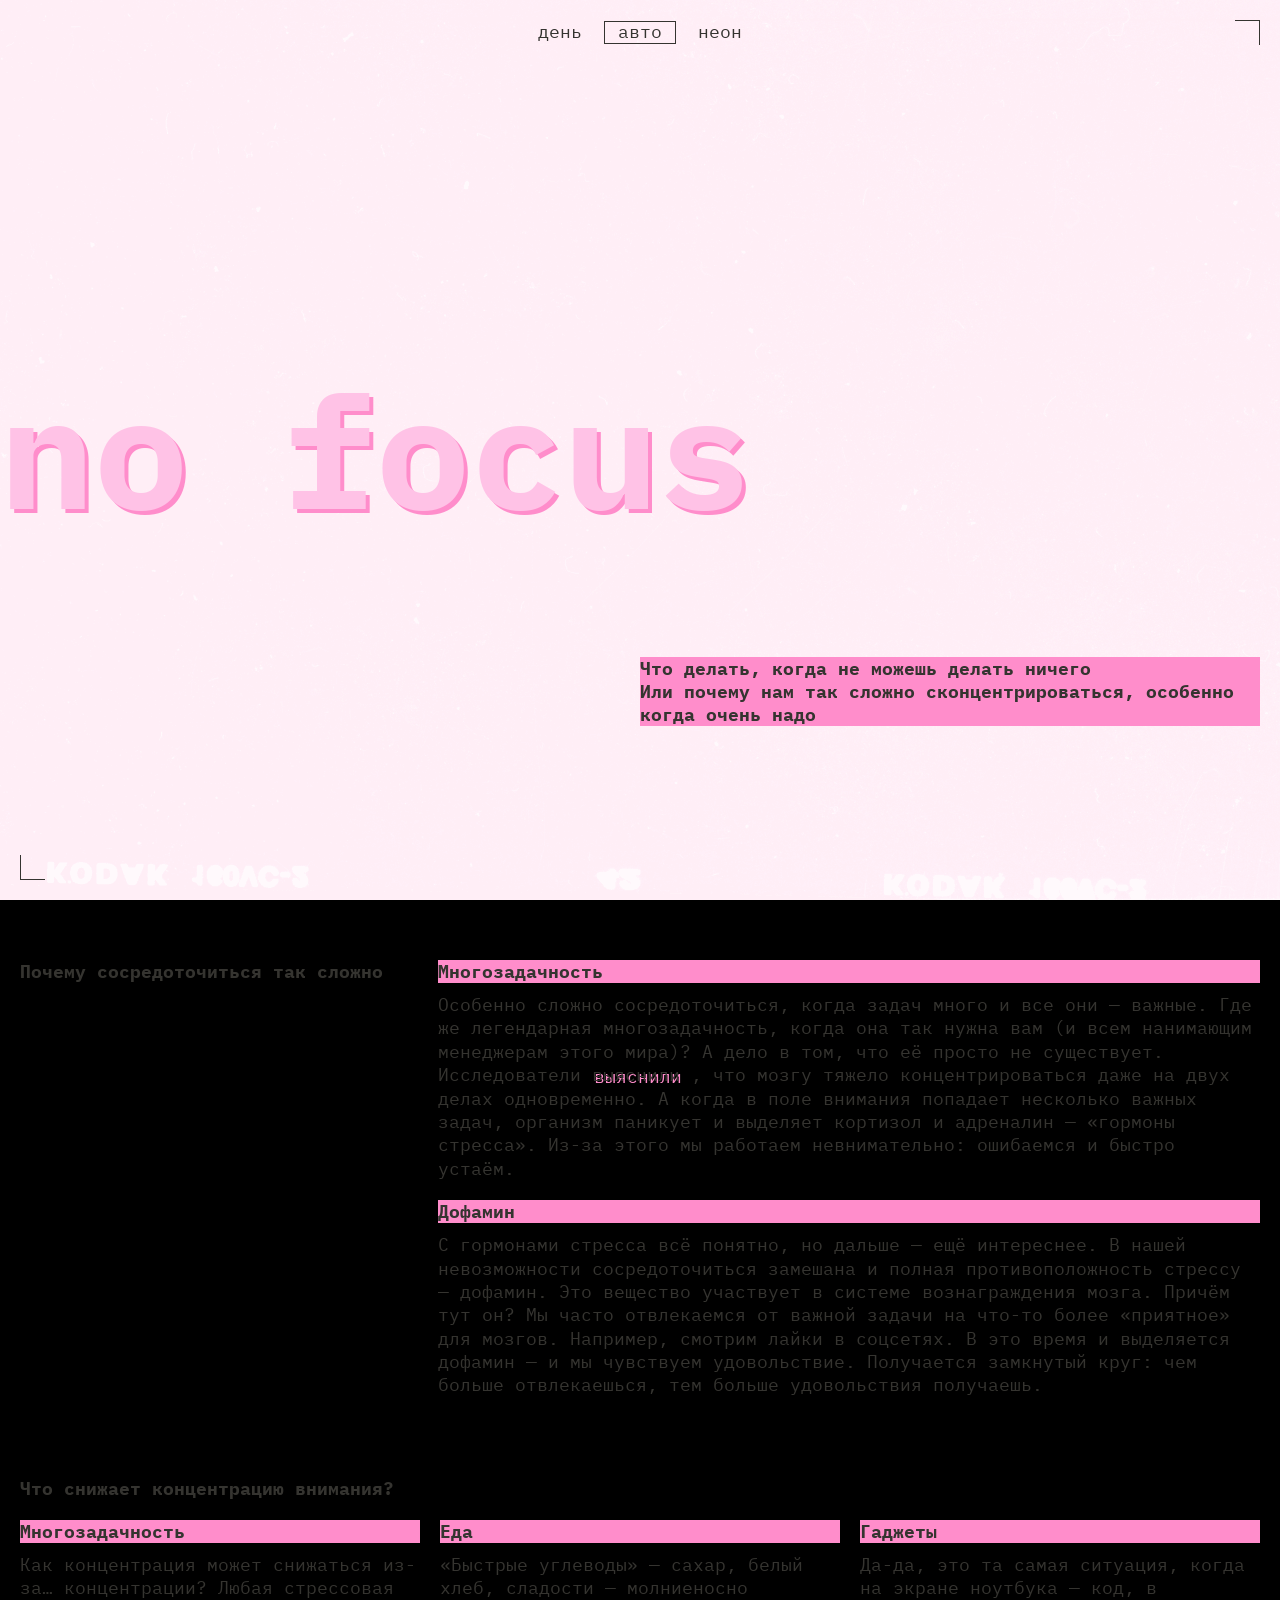
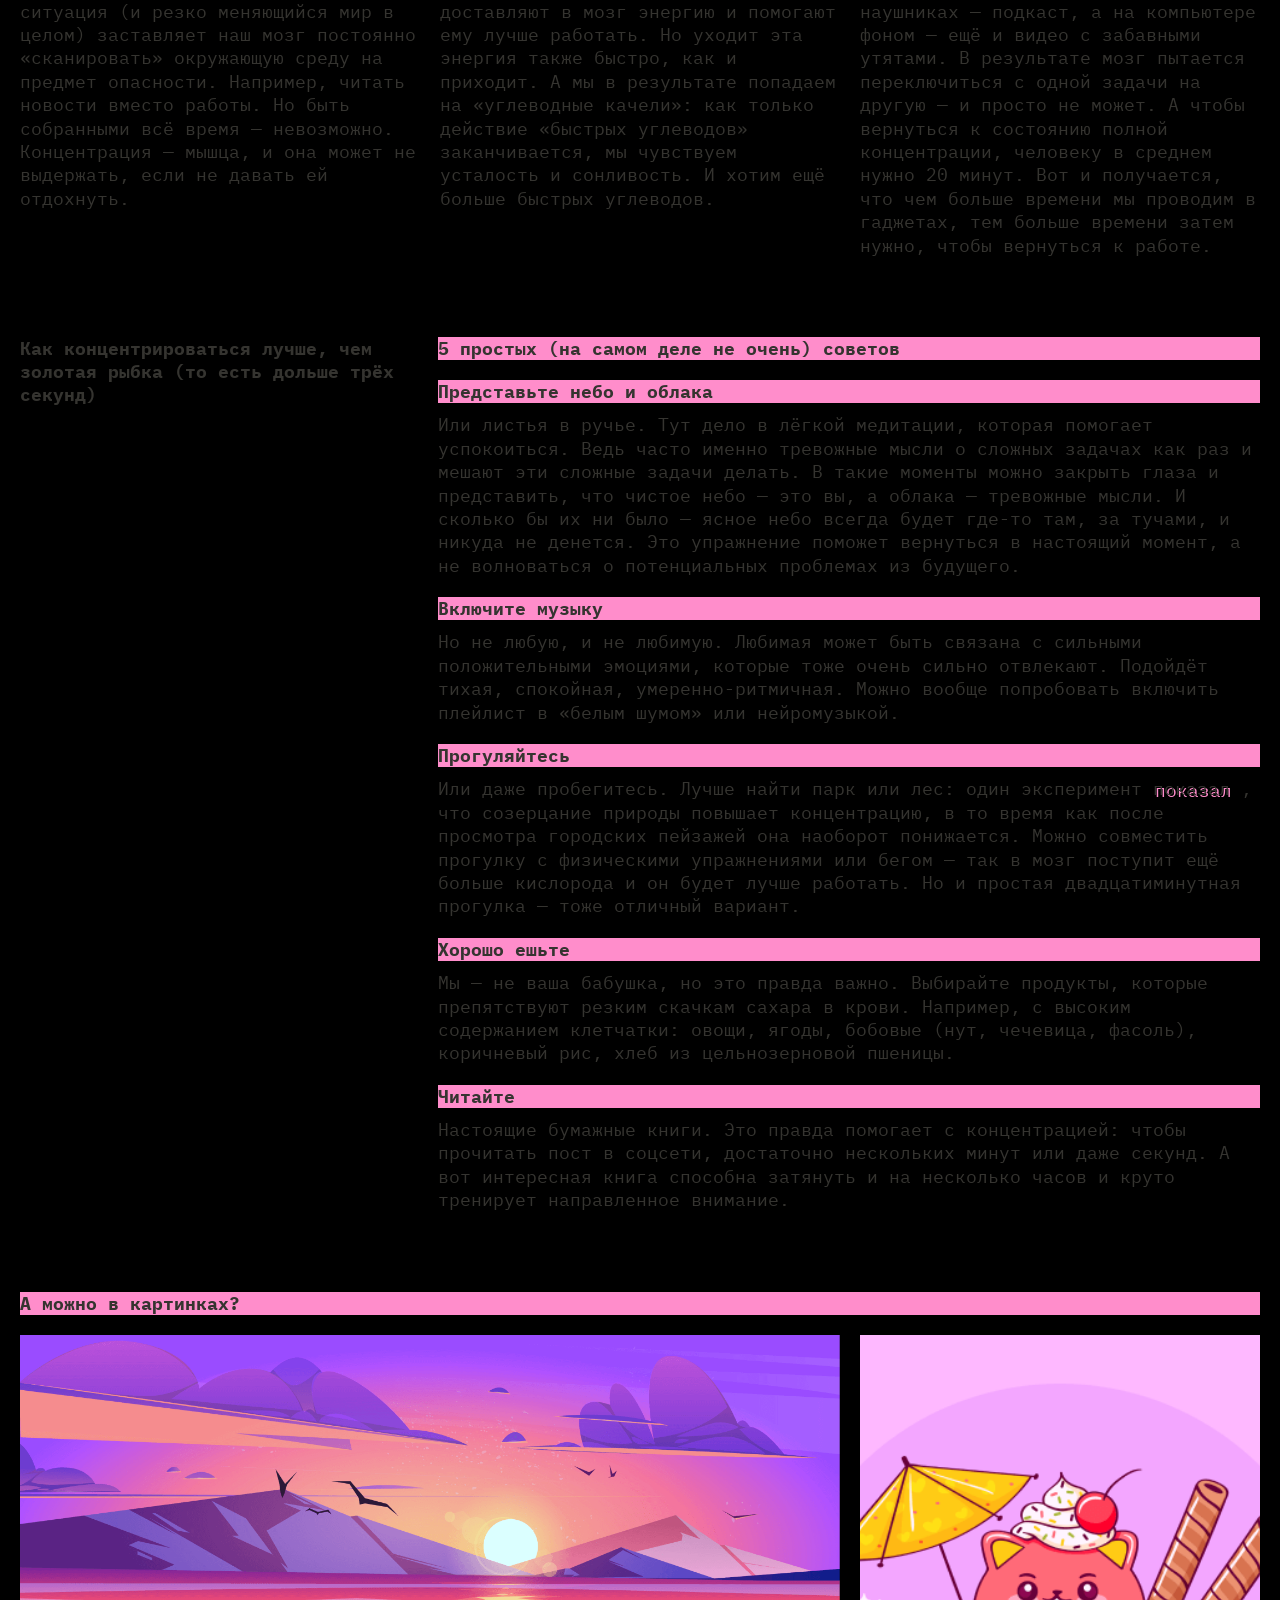
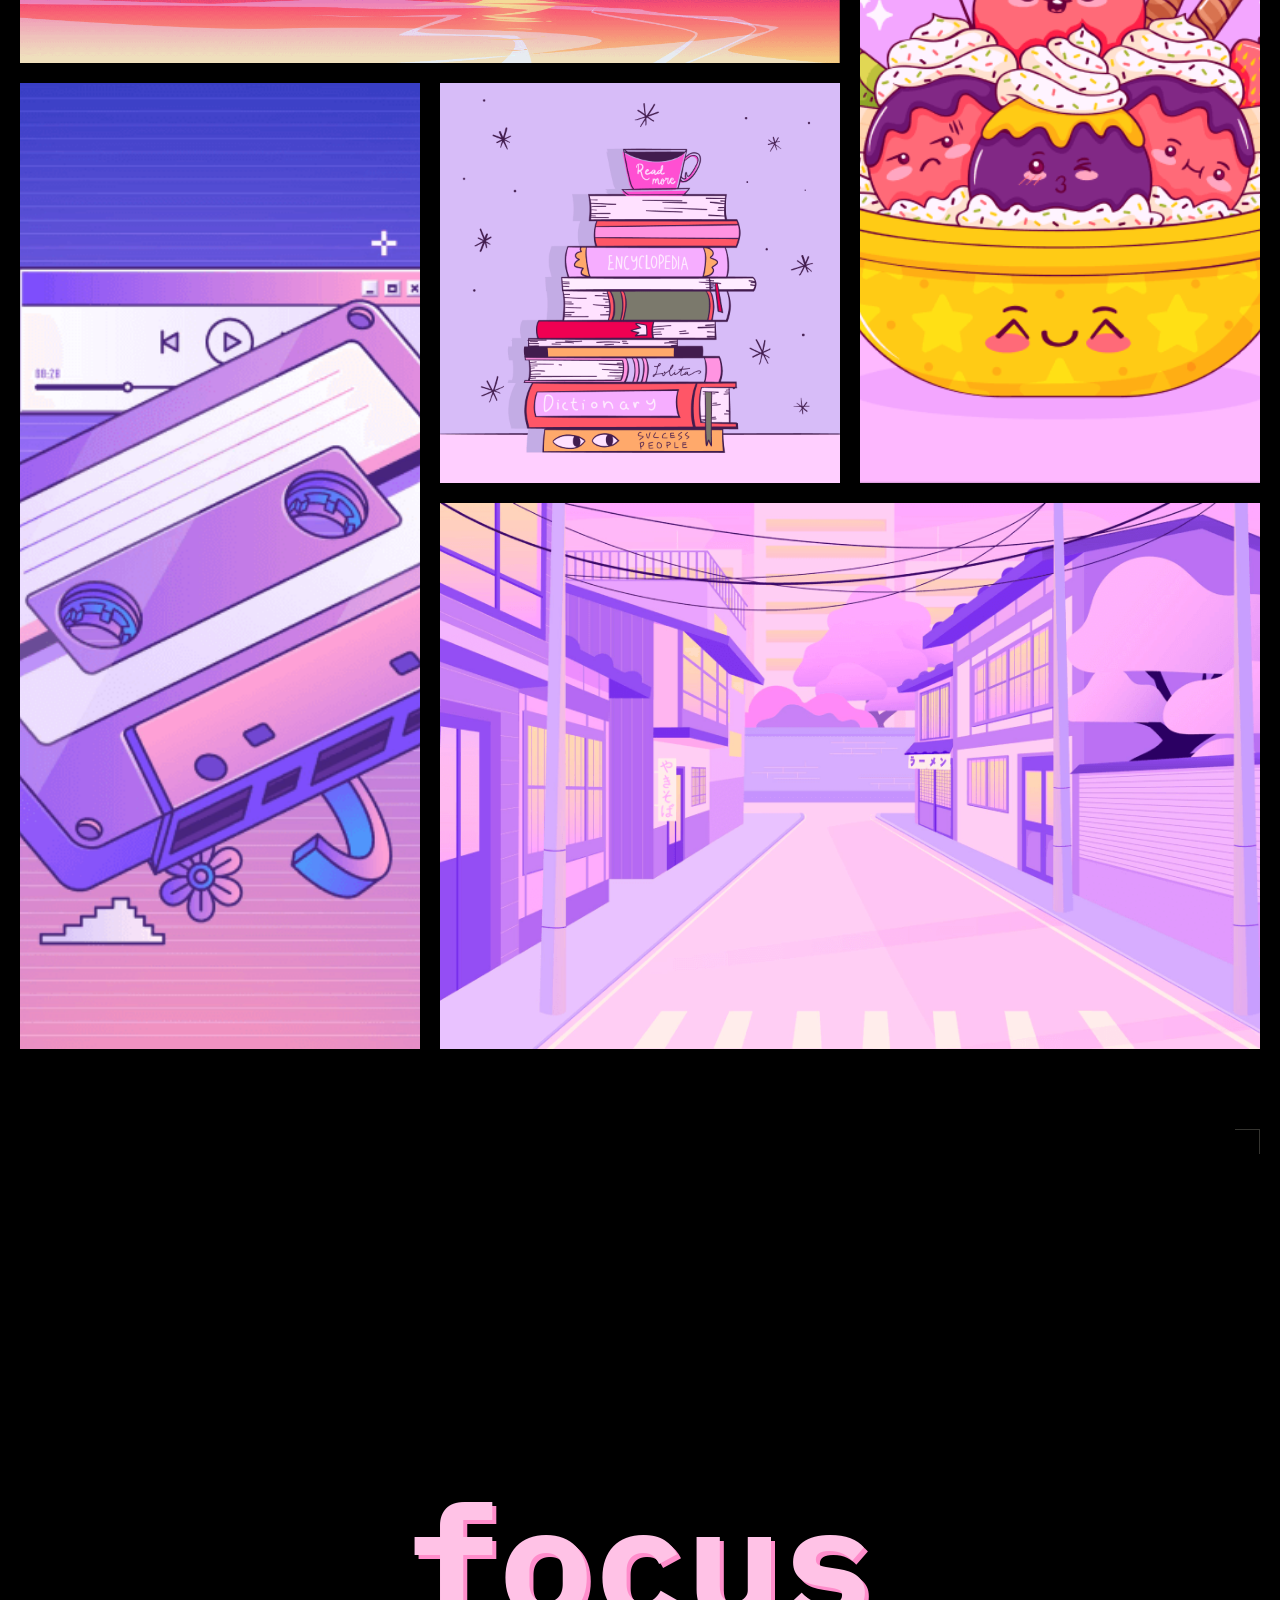
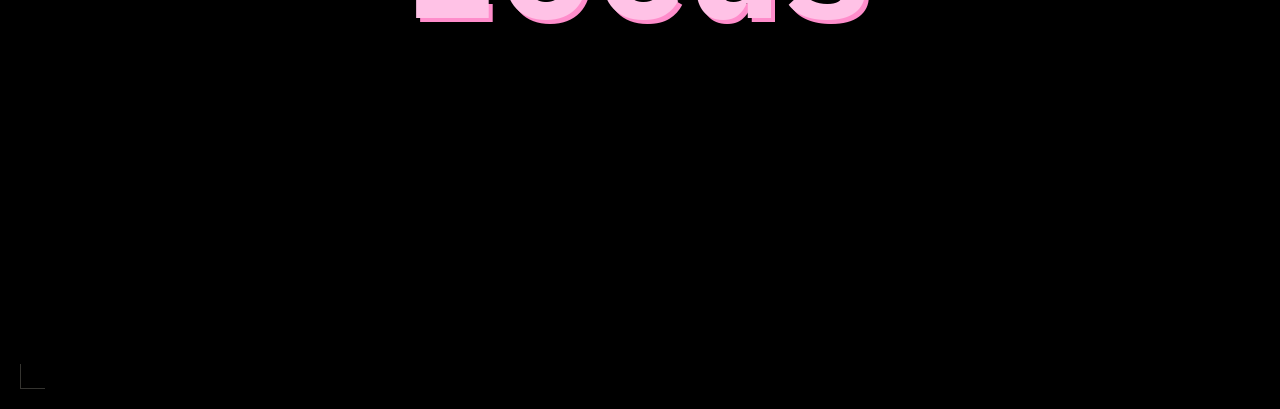
==== commit 3f8b28ef: "Almost done" ====
--- a/index.html
+++ b/index.html
@@ -12,7 +12,7 @@
     <link rel="stylesheet" href="./styles/variables.css">
     <link rel="stylesheet" href="./styles/style.css">
     <link rel="stylesheet" href="./styles/dark.css">
-    <link rel="stylesheet" href="./styles/light.css">
+    <link rel="stylesheet" href="/styles/light.css">
 
     <link rel="icon" href="./images/favicon.ico" sizes="any">
     <link rel="icon" href="./images/favicon.svg" type="image/svg+xml">
@@ -116,11 +116,11 @@
       <section class="section section-gallery">
         <h3 class="subtitle secton-gallery__subtitle">А можно в картинках?</h3>
         <div class="section-gallery__images">
-          <img class="section-gallery__images-item" alt="Закат" src="./images/sunset.png" loading=”lazy”>
-          <img class="section-gallery__images-item" alt="Большое мороженое в миске с шариками в виде котиков" src="./images/ice-cream.png" loading=”lazy”>
-          <img class="section-gallery__images-item" alt="Старая кассета в окружении значков загрузки, курсора, окон и папок" src="./images/tape.png" loading=”lazy”>
-          <img class="section-gallery__images-item" alt="Стопка книг с чашкой наверху" src="./images/books.png" loading=”lazy”>
-          <img class="section-gallery__images-item" alt="Улица в розовых оттенках" src="./images/street.png" loading=”lazy”>
+          <img class="section-gallery__images-item" alt="Закат" src="./images/sunset.png" loading="lazy">
+          <img class="section-gallery__images-item" alt="Большое мороженое в миске с шариками в виде котиков" src="./images/ice-cream.png" loading="lazy">
+          <img class="section-gallery__images-item" alt="Старая кассета в окружении значков загрузки, курсора, окон и папок" src="./images/tape.png" loading="lazy">
+          <img class="section-gallery__images-item" alt="Стопка книг с чашкой наверху" src="./images/books.png" loading="lazy">
+          <img class="section-gallery__images-item" alt="Улица в розовых оттенках" src="./images/street.png" loading="lazy">
         </div>
       </section>
     </main>
--- a/styles/variables.css
+++ b/styles/variables.css
@@ -2,7 +2,7 @@
   Переменные для вашего проекта
   и их переопределение под различные устройства
 */
-:root{
+:root {
   font-family: "IBM Plex mono", sans-serif;
 
   --main-color: #F1B2CE;
--- a/styles/style.css
+++ b/styles/style.css
@@ -343,7 +343,6 @@
 
   .section-gallery__images-item:nth-of-type(5) {
     grid-column: span 2;
-    padding-block-start: 5px;
   }
 }
 
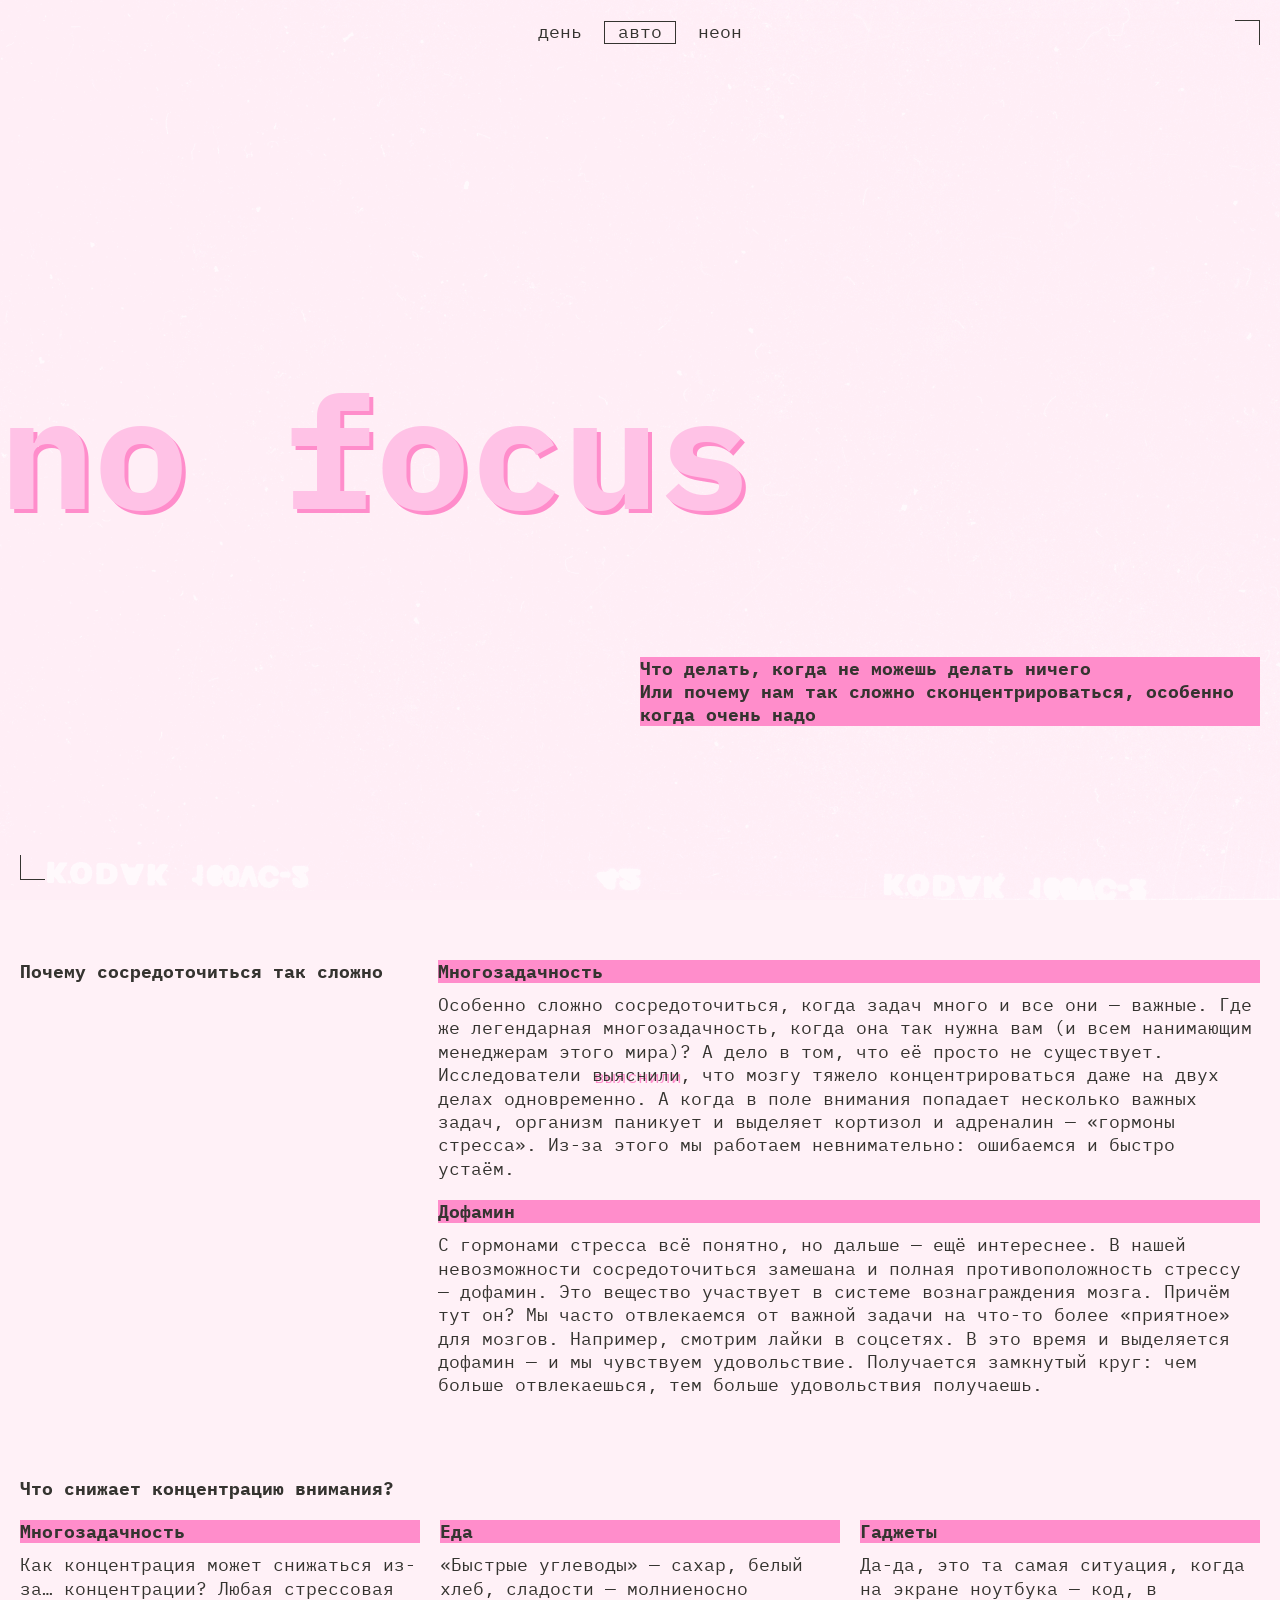
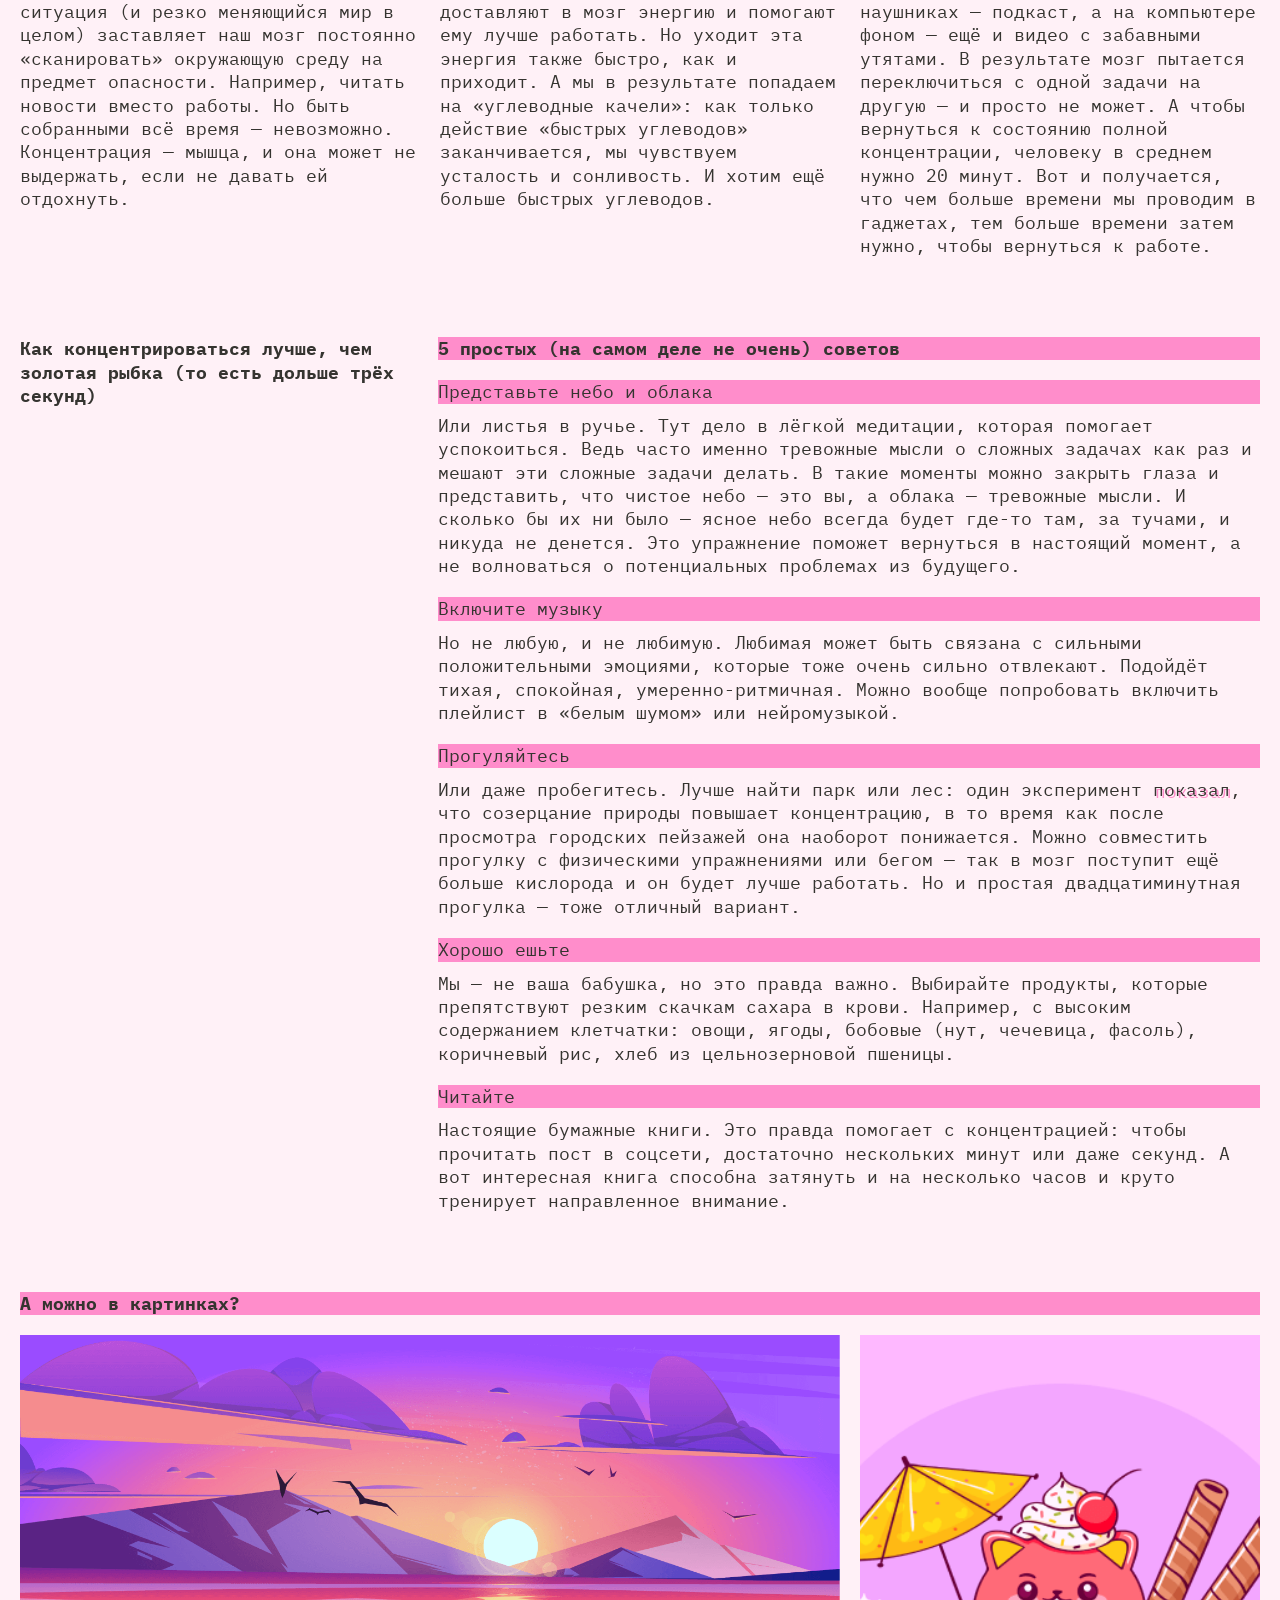
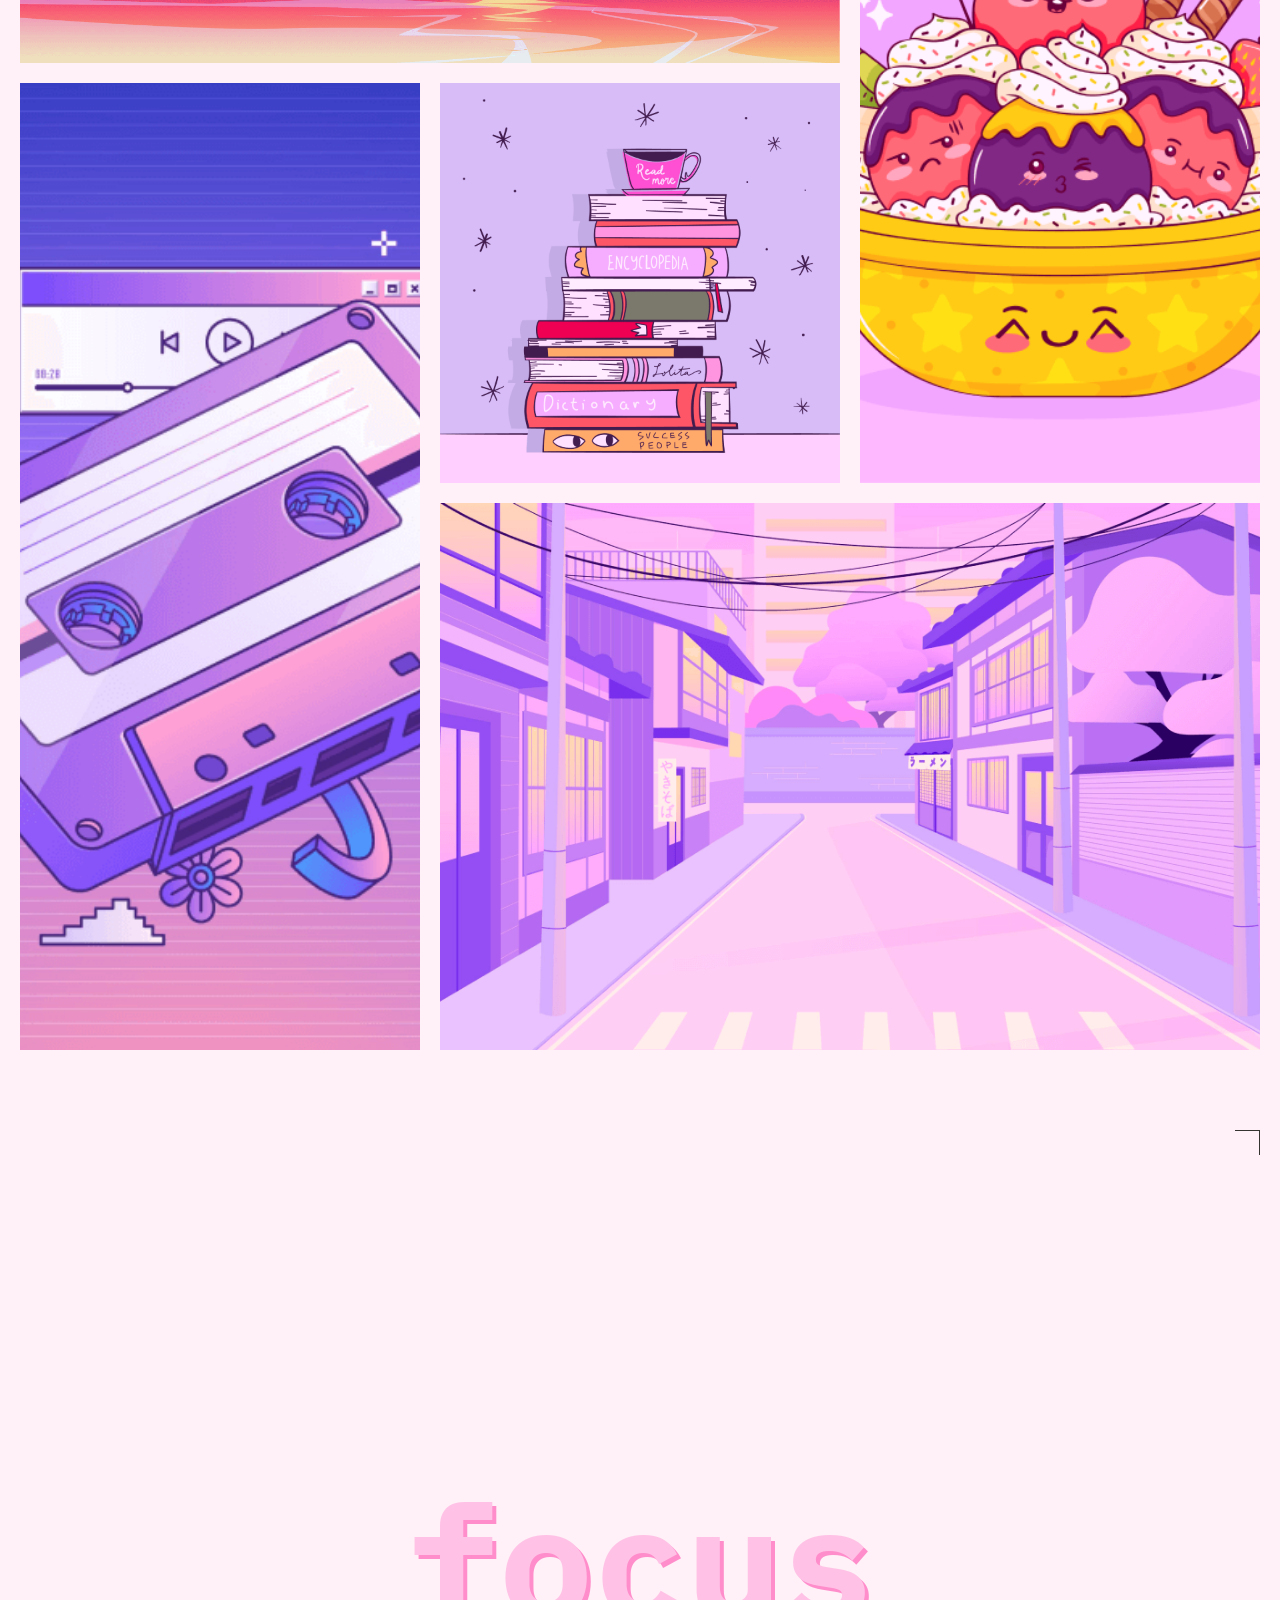
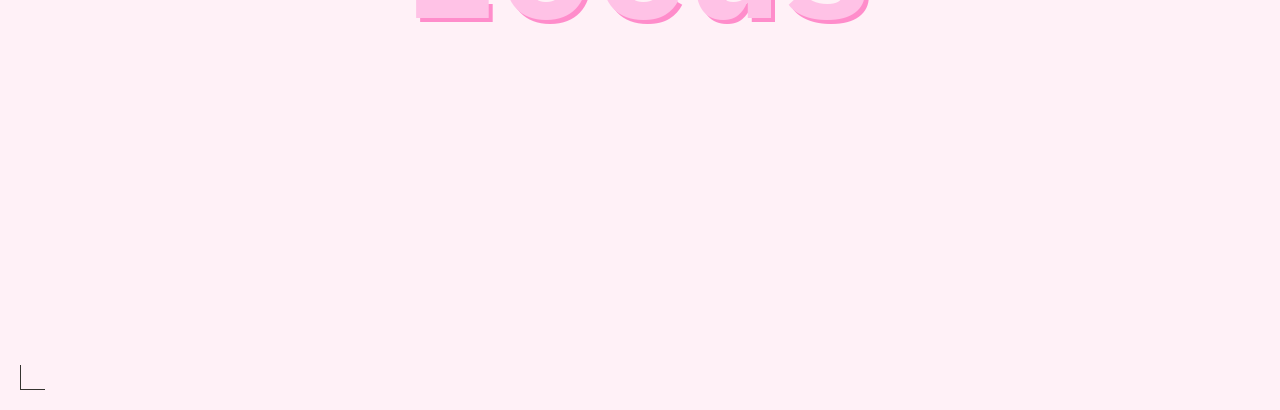
==== commit 69e99771: "trying" ====
--- a/index.html
+++ b/index.html
@@ -12,7 +12,7 @@
     <link rel="stylesheet" href="./styles/variables.css">
     <link rel="stylesheet" href="./styles/style.css">
     <link rel="stylesheet" href="./styles/dark.css">
-    <link rel="stylesheet" href="/styles/light.css">
+    <link rel="stylesheet" href="./styles/light.css">
 
     <link rel="icon" href="./images/favicon.ico" sizes="any">
     <link rel="icon" href="./images/favicon.svg" type="image/svg+xml">
@@ -59,8 +59,8 @@
           <article class="section__paragraph-item">   
             <h3 class="subtitle">Многозадачность</h3>
             <p class="section__text">Особенно сложно сосредоточиться, когда задач много и все они — важные. Где же легендарная многозадачность, когда она так нужна вам (и всем нанимающим менеджерам этого мира)? А дело в том, что её просто не существует. Исследователи 
-              <a class="link" target="_blank" href="https://www.ncbi.nlm.nih.gov/pmc/articles/PMC7075496/"> выяснили</a>
-              , что мозгу тяжело концентрироваться даже на двух делах одновременно. А когда в поле внимания попадает несколько важных задач, организм паникует и выделяет кортизол и адреналин — «гормоны стресса». Из-за этого мы работаем невнимательно: ошибаемся и быстро устаём.</p>  
+              <a class="link" target="_blank" href="https://www.ncbi.nlm.nih.gov/pmc/articles/PMC7075496/"> выяснили</a>,
+              что мозгу тяжело концентрироваться даже на двух делах одновременно. А когда в поле внимания попадает несколько важных задач, организм паникует и выделяет кортизол и адреналин — «гормоны стресса». Из-за этого мы работаем невнимательно: ошибаемся и быстро устаём.</p>  
           </article> 
           <article class="section__paragraph-item">   
             <h3 class="subtitle">Дофамин</h3>
@@ -100,8 +100,8 @@
           <article class="section__paragraph-item">
             <h4 class="subtitle subtitle__no-accent">Прогуляйтесь</h4>
             <p class="section__text">Или даже пробегитесь. Лучше найти парк или лес: один эксперимент
-              <a class="link" target="_blank" href="https://www.sciencedirect.com/science/article/abs/pii/S0272494415000328">показал</a>
-              , что созерцание природы повышает концентрацию, в то время как после просмотра городских пейзажей она наоборот понижается. Можно совместить прогулку с физическими упражнениями или бегом — так в мозг поступит ещё больше кислорода и он будет лучше работать. Но и простая двадцатиминутная прогулка — тоже отличный вариант.</p>
+              <a class="link" target="_blank" href="https://www.sciencedirect.com/science/article/abs/pii/S0272494415000328">показал</a>,
+              что созерцание природы повышает концентрацию, в то время как после просмотра городских пейзажей она наоборот понижается. Можно совместить прогулку с физическими упражнениями или бегом — так в мозг поступит ещё больше кислорода и он будет лучше работать. Но и простая двадцатиминутная прогулка — тоже отличный вариант.</p>
           </article>
           <article class="section__paragraph-item">
             <h4 class="subtitle subtitle__no-accent">Хорошо ешьте</h4>
--- a/styles/style.css
+++ b/styles/style.css
@@ -2,8 +2,8 @@
 
 .page {
   /* сохраните в разметке и стилях класс page. На его основе работает скрипт. */
-  background-color: #000;
-  background-image: url(../images/cover-image-dark.png);
+  background-color: #000028;
+  background-image: url(/images/cover-image-dark.png);
   background-attachment: fixed;
   background-repeat: no-repeat;
   background-position: top;
@@ -280,6 +280,7 @@
   font-size: var(--font-size-main);
   font-style: normal;
   font-weight: var(--bold);
+  line-height: 23.4px;
 }
 
 .section__text {
@@ -291,6 +292,7 @@
 
 .subtitle__no-accent {
   line-height: 23.4px;
+  font-weight: var(--normal);
 }
 
 .section-gallery {
--- a/styles/dark.css
+++ b/styles/dark.css
@@ -9,8 +9,8 @@
     Так стили написанные ниже будут иметь больший вес,
     чем стили в медиазапросе предпочтений пользователя
   */
-  background-color: #000;
-  background-image: url(../images/cover-image-dark.png);
+  background-color: #000028;
+  background-image: url(/images/cover-image-dark.png);
   background-attachment: fixed;
   background-repeat: no-repeat;
   background-position: top;
--- a/styles/light.css
+++ b/styles/light.css
@@ -5,7 +5,7 @@
 */
 
 :root .theme_light {
-  --main-color: #353430;
+    --main-color: #353430;
     --accent-color: #353430;
     --subtitle-color: #353430;
     --main-title-color: #FFC2E6;
@@ -19,11 +19,12 @@
     Так стили написанные ниже будут иметь больший вес,
     чем стили в медиазапросе предпочтений пользователя
   */
-  background-image: url(../images/cover-image-light.png);
+  background-image: url(/images/cover-image-light.png);
   background-attachment: fixed;
   background-repeat: no-repeat;
   background-position: top;
   background-size: cover;
+  background-color: #FFF1F7;
 }
 
 .theme_light .header__decoration::before {
@@ -53,6 +54,7 @@
       background-repeat: no-repeat;
       background-position: top;
       background-size: cover;
+      background-color: #FFF1F7;
     }
   
   .header__decoration::before {
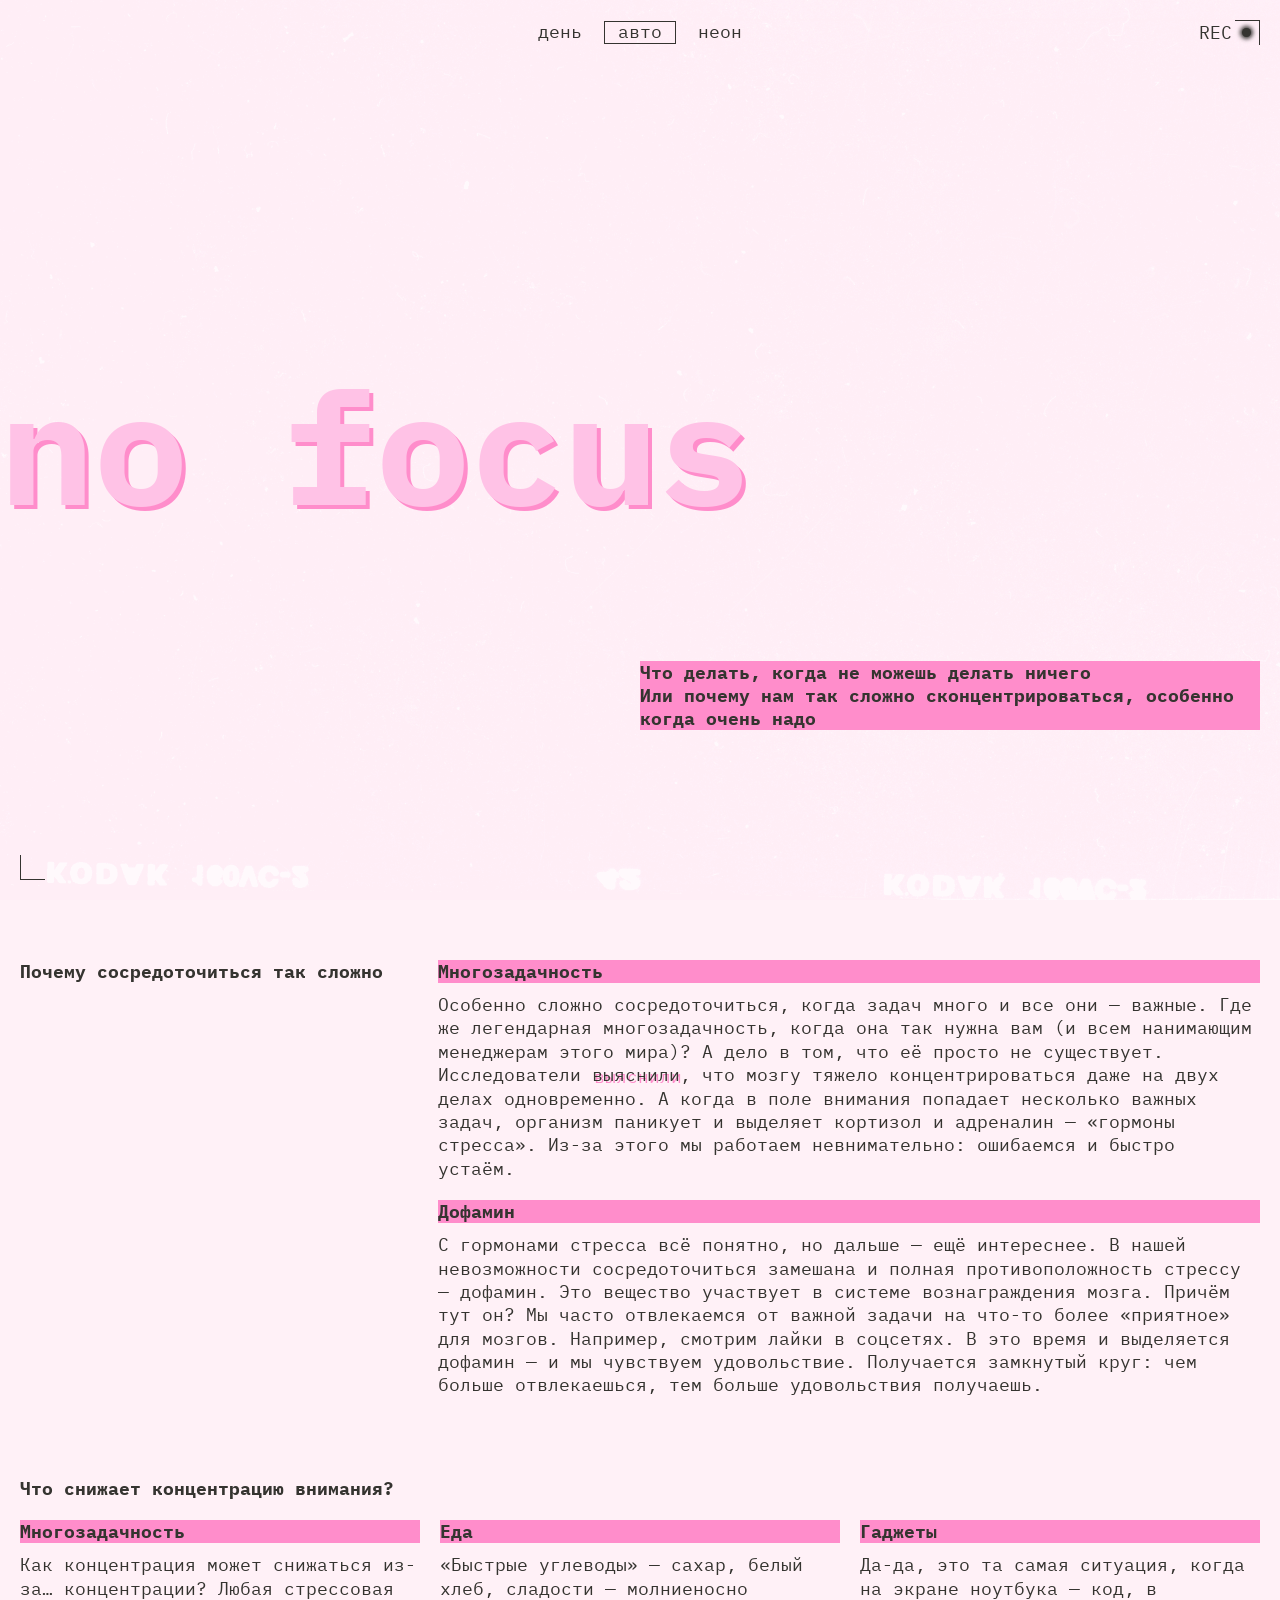
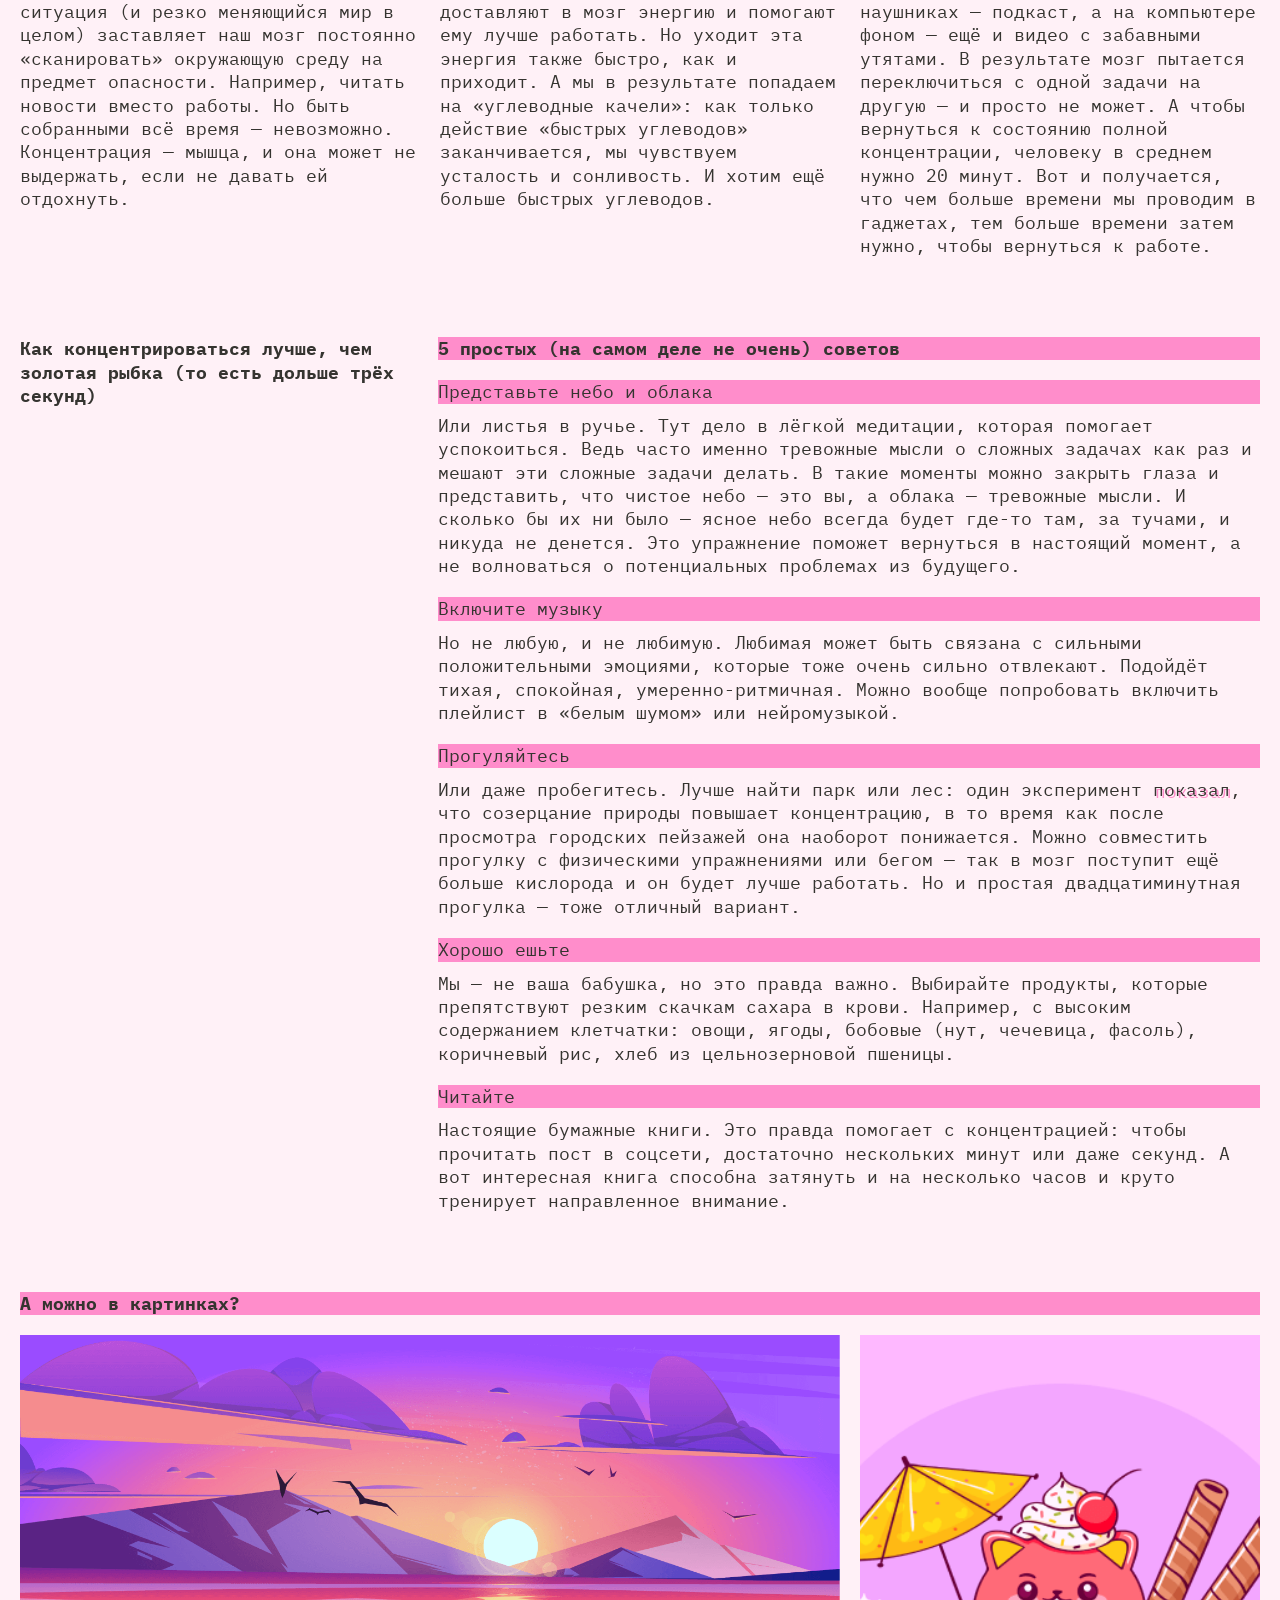
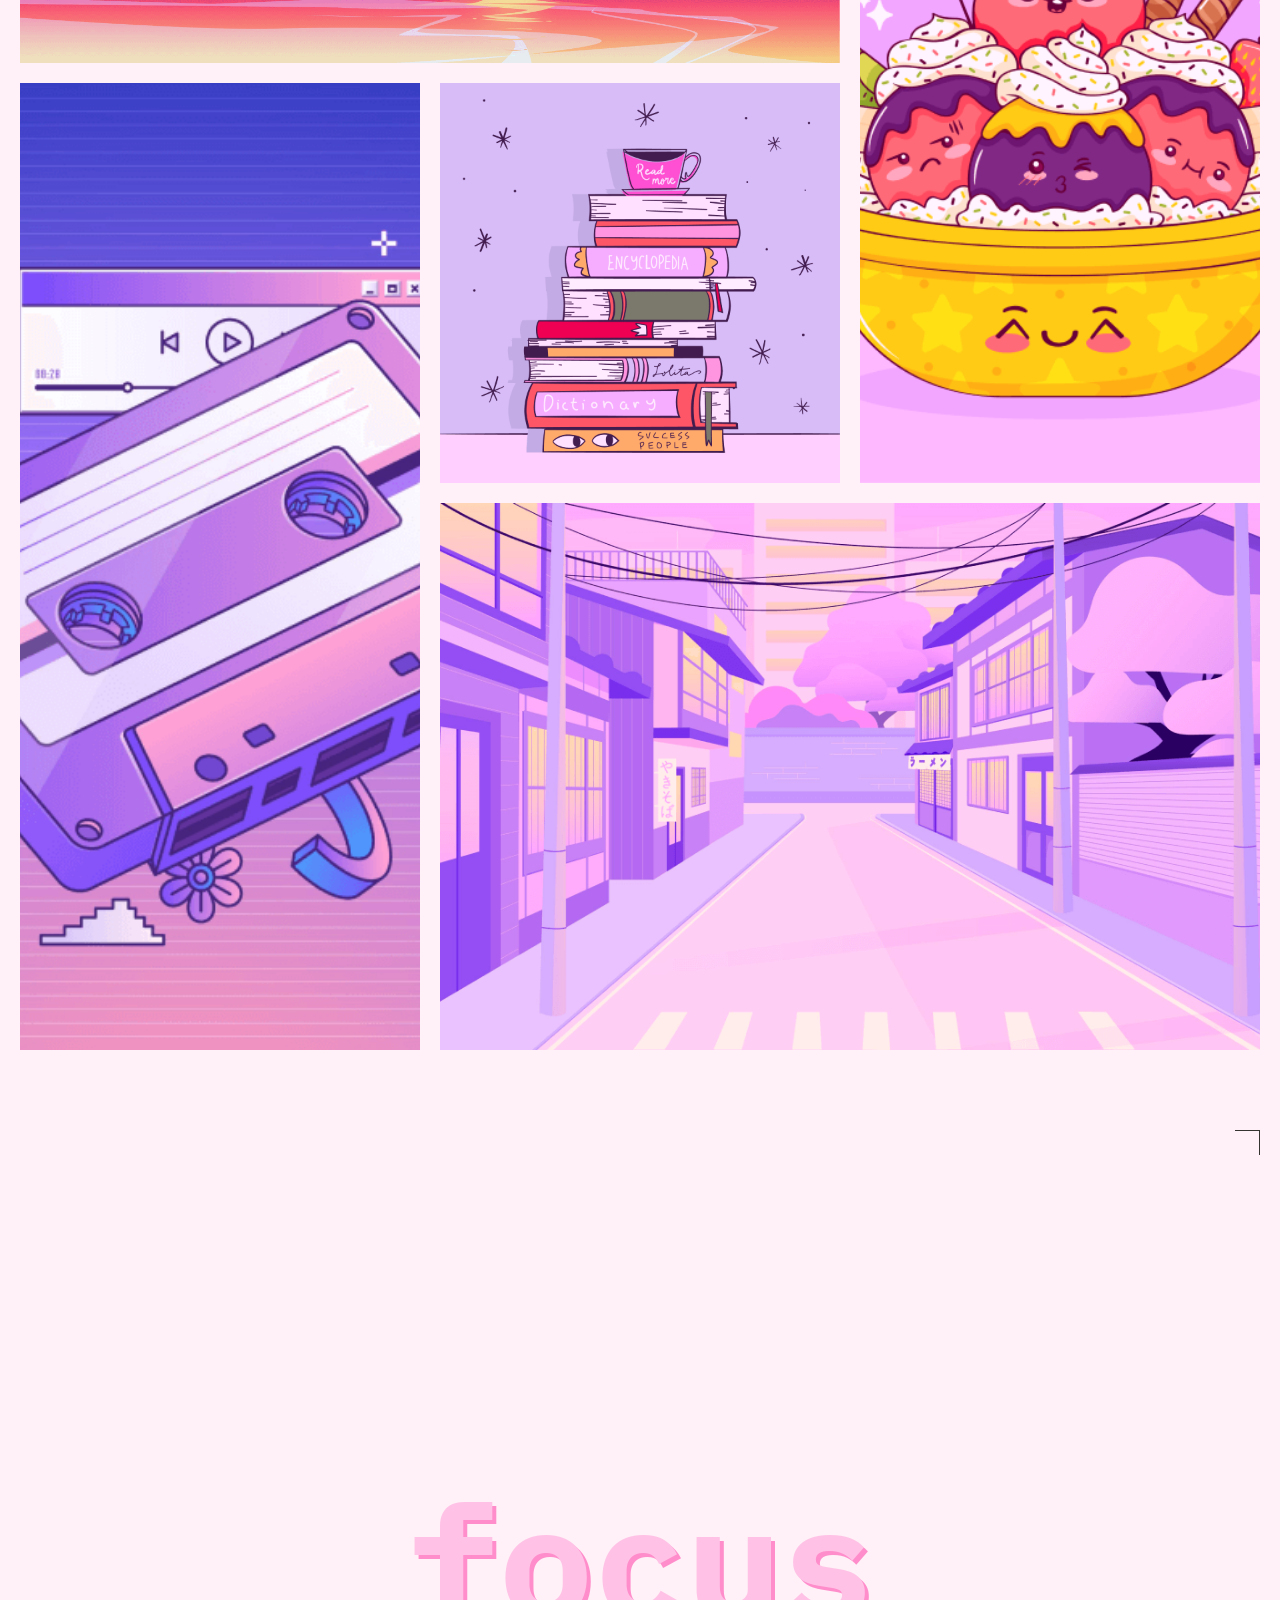
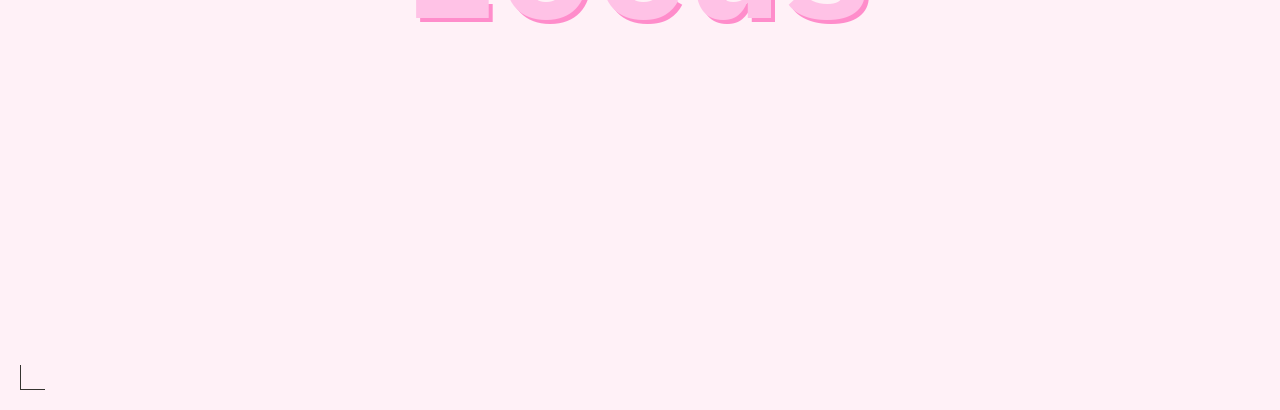
==== commit 8d841cc4: "исправлено" ====
--- a/index.html
+++ b/index.html
@@ -124,7 +124,7 @@
         </div>
       </section>
     </main>
-    <footer class="footer">
+    <footer class="footer decorated-zone">
       <p class="title footer__title">focus</p>
     </footer>
     <script src="./scripts/script.js"></script>
--- a/styles/style.css
+++ b/styles/style.css
@@ -20,25 +20,8 @@
   grid-template-rows: min-content 1fr 1fr 1fr min-content;
   align-items: center;
   z-index: 0;
-  height: 100vh;
-
-  &::before {
-    content: "";
-    display: flex;
-    width: 25px;
-    height: 25px;
-    border-inline-end: 1px solid var(--accent-color);
-    border-block-start: 1px solid var(--accent-color);
-    justify-self: end;
-  }
-
-  &::after {
-    content: "";
-    width: 25px;
-    height: 25px;
-    border-inline-start: 1px solid var(--accent-color);
-    border-block-end: 1px solid var(--accent-color);
-  }
+  block-size: 100vh;
+  min-block-size: 668px;
 }
 
 @media (min-width: 768px) {
@@ -58,40 +41,98 @@
   .header {
     padding-inline-start: 0;
     grid-template-columns: 1fr 1fr 1fr;
-    grid-template-rows: 1fr min-content 0.1fr 0.7fr 0.2fr;
-
+    grid-template-rows: min-content 1fr min-content 1.1fr min-content;
+  }
+}
+
+.header__decoration {
+  position: absolute;
+  z-index: 1;
+  top: 10px;
+  right: 20px;
+  display: flex;
+
+  &::before {
+    content: "rec";
+    color: var(--accent-color);
+    font-style: normal;
+    font-weight: 400;
+    line-height: 25px;
+    text-transform: uppercase;
+  }
+
+  &::after {
+    content: "";
+    margin-inline-start: 10px;
+    display: inline-block;
+    inline-size: 9px;
+    block-size: 9px;
+    background-color: var(--accent-color);
+    border-radius: 50%;
+    box-shadow: 0px 0px 4px 2px var(--accent-color);
+    align-self: center;
+  }
+}
+
+@media (min-width: 768px) {
+  .header__decoration {
+    top: 20px;
+    right: 29px;
+  }
+}
+
+@media (min-width: 1024px) {
+  
+  .header__decoration {
     &::before {
-      grid-column-start: 3;
-      align-self: start;
+      top: var(--spacing-m);
+      right: var(--spacing-m);
     }
 
     &::after {
-      margin-inline-start: 20px;
-      grid-row: 5;
-      align-self: end;
+      top: 25px;
+      right: 25px;
     }
   }
 }
 
-
-@media (min-width: 1024px) {
-  .header {
-    padding-inline-start: 0;
-    grid-template-columns: 1fr 1fr 1fr;
-    grid-template-rows: 1fr min-content 0.1fr 0.7fr 0.2fr;
-
-    &::before {
-      grid-column-start: 3;
-      align-self: start;
-    }
-
-    &::after {
-      margin-inline-start: 20px;
-      grid-row: 5;
-      align-self: end;
-    }
-  }
-}
+.decorated-zone {
+  &::before {
+    content: "";
+    display: flex;
+    justify-self: end;
+    inline-size: 25px;
+    block-size: 25px;
+    border-inline-end: 1px solid var(--accent-color);
+    border-block-start: 1px solid var(--accent-color);
+    grid-row: 1;
+  }
+
+  &::after {
+    content: "";
+    display: flex;
+    justify-self: start;
+    inline-size: 25px;
+    block-size: 25px;
+    border-inline-start: 1px solid var(--accent-color);
+    border-block-end: 1px solid var(--accent-color);
+    grid-row: 5;
+  }
+}
+
+@media (min-width: 1024px) {
+  .decorated-zone::before {
+    grid-row: 1;
+    grid-column: 3;
+    align-self: start;
+    justify-self: end;
+  }
+
+  .decorated-zone::after {
+    grid-row: 6;
+  }
+}
+
 
 .header__theme-menu {
   justify-self: end;
@@ -140,6 +181,10 @@
   border: 1px solid var(--button-hover);
 }
 
+.header__theme-menu-button:focus {
+  outline: none;
+}
+
 .header__theme-menu-button:focus-visible {
   outline: none;
   border-block-end: 1px solid var(--accent-color);
@@ -171,7 +216,7 @@
   
   .title {
     font-size: clamp(7.5rem, 0.5625rem + 14.4531vw, 9.8125rem);
-    grid-row: 2;
+    grid-row: 3;
     grid-column: 1 / span 3;
     margin-block-end: 0;
   }
@@ -194,15 +239,13 @@
   
   .subtitle-decor {
     justify-self: end;
-    width: calc(50% - 10px);
+    inline-size: calc(50% - 10px);
   }
 }
 
 @media (min-width: 1024px) {
   
   .subtitle-decor {
-    justify-self: end;
-    width: calc(50% - 10px);
     grid-row-start: 4;
     grid-column: 1 / span 3;
   }
@@ -255,7 +298,7 @@
 
   .section-extra__title {
     display: block;
-    width: calc(100% / 3 - 10px);
+    inline-size: calc(100% / 3 - 10px);
   }
 }
 
@@ -324,8 +367,9 @@
 
 .section-gallery__images-item {
   object-fit: cover;
-  max-width: 100%;
-  min-height: 100%;
+  object-position: center;
+  max-inline-size: 100%;
+  min-block-size: 100%;
 }
 
 @media (min-width: 768px) {
@@ -352,28 +396,8 @@
   display: grid;
   grid-template-rows: min-content 1fr min-content;
   padding: var(--spacing-s);
-  height: 100vh;
-
-
-  &::before {
-    content: "";
-    display: flex;
-    width: 25px;
-    height: 25px;
-    border-inline-end: 1px solid var(--accent-color);
-    border-block-start: 1px solid var(--accent-color);
-    justify-self: end;
-    grid-row: 1;
-  }
-
-  &::after {
-    content: "";
-    width: 25px;
-    height: 25px;
-    border-inline-start: 1px solid var(--accent-color);
-    border-block-end: 1px solid var(--accent-color);
-    grid-row: 3;
-  }
+  block-size: 100vh;
+  min-block-size: 668px;
 }
 
 @media (min-width: 768px) {
--- a/styles/dark.css
+++ b/styles/dark.css
@@ -15,10 +15,8 @@
   background-repeat: no-repeat;
   background-position: top;
   background-size: cover;
-}
-
-:root .theme_dark {
-  font-family: "IBM Plex mono", sans-serif;
+  position: relative;
+  z-index: 0;
 
   --main-color: #F1B2CE;
   --accent-color: #FF0070;
@@ -26,43 +24,10 @@
   --main-title-color: #DB00FF;
   --text-shadow: #FF0070;
   --button-hover: rgba(255, 0, 112, 0.4);
-
 }
 
-.theme_dark .header__decoration {
-  position: absolute;
-  z-index: 1;
-  top: 10px;
-  right: 20px;
-  display: flex;
-
-  &::before {
-    content: "rec";
-    color: var(--accent-color);
-    font-style: normal;
-    font-weight: 400;
-    line-height: 25px;
-    text-transform: uppercase;
-  }
-
-  &::after {
-    content: "";
-    margin-inline-start: 10px;
-    display: inline-block;
-    width: 9px;
-    height: 9px;
-    background-color: var(--accent-color);
-    border-radius: 50%;
-    box-shadow: 0px 0px 4px 2px var(--accent-color);
-    align-self: center;
-  }
-}
-
-@media (min-width: 768px) {
-  .theme_dark .header__decoration {
-    top: 20px;
-    right: 29px;
-  }
+.theme_dark .header__decoration::before {
+  display: block;
 }
 
 @media (prefers-color-scheme: dark) {
@@ -101,19 +66,4 @@
     top: 20px;
     right: 29px;
   }
-}
-
-@media (min-width: 1024px) {
-  
-  .header__decoration {
-    &::before {
-      top: var(--spacing-m);
-      right: var(--spacing-m);
-    }
-
-    &::after {
-      top: 25px;
-      right: 25px;
-    }
-  }
 }
--- a/styles/light.css
+++ b/styles/light.css
@@ -27,14 +27,9 @@
   background-color: #FFF1F7;
 }
 
-.theme_light .header__decoration::before {
- content: "";
+.theme_light .header__decoration {
+  display: none;
 }
-
-.theme_light .header__decoration::after {
-  background-color: transparent;
-  box-shadow: none;
- }
 
 
 
@@ -55,16 +50,6 @@
       background-position: top;
       background-size: cover;
       background-color: #FFF1F7;
-    }
-  
-  .header__decoration::before {
-    content: "";
-    }
-     
-  .header__decoration::after {
-    background-color: transparent;
-    box-shadow: none;
-  }
-     
+    }    
 
 }
